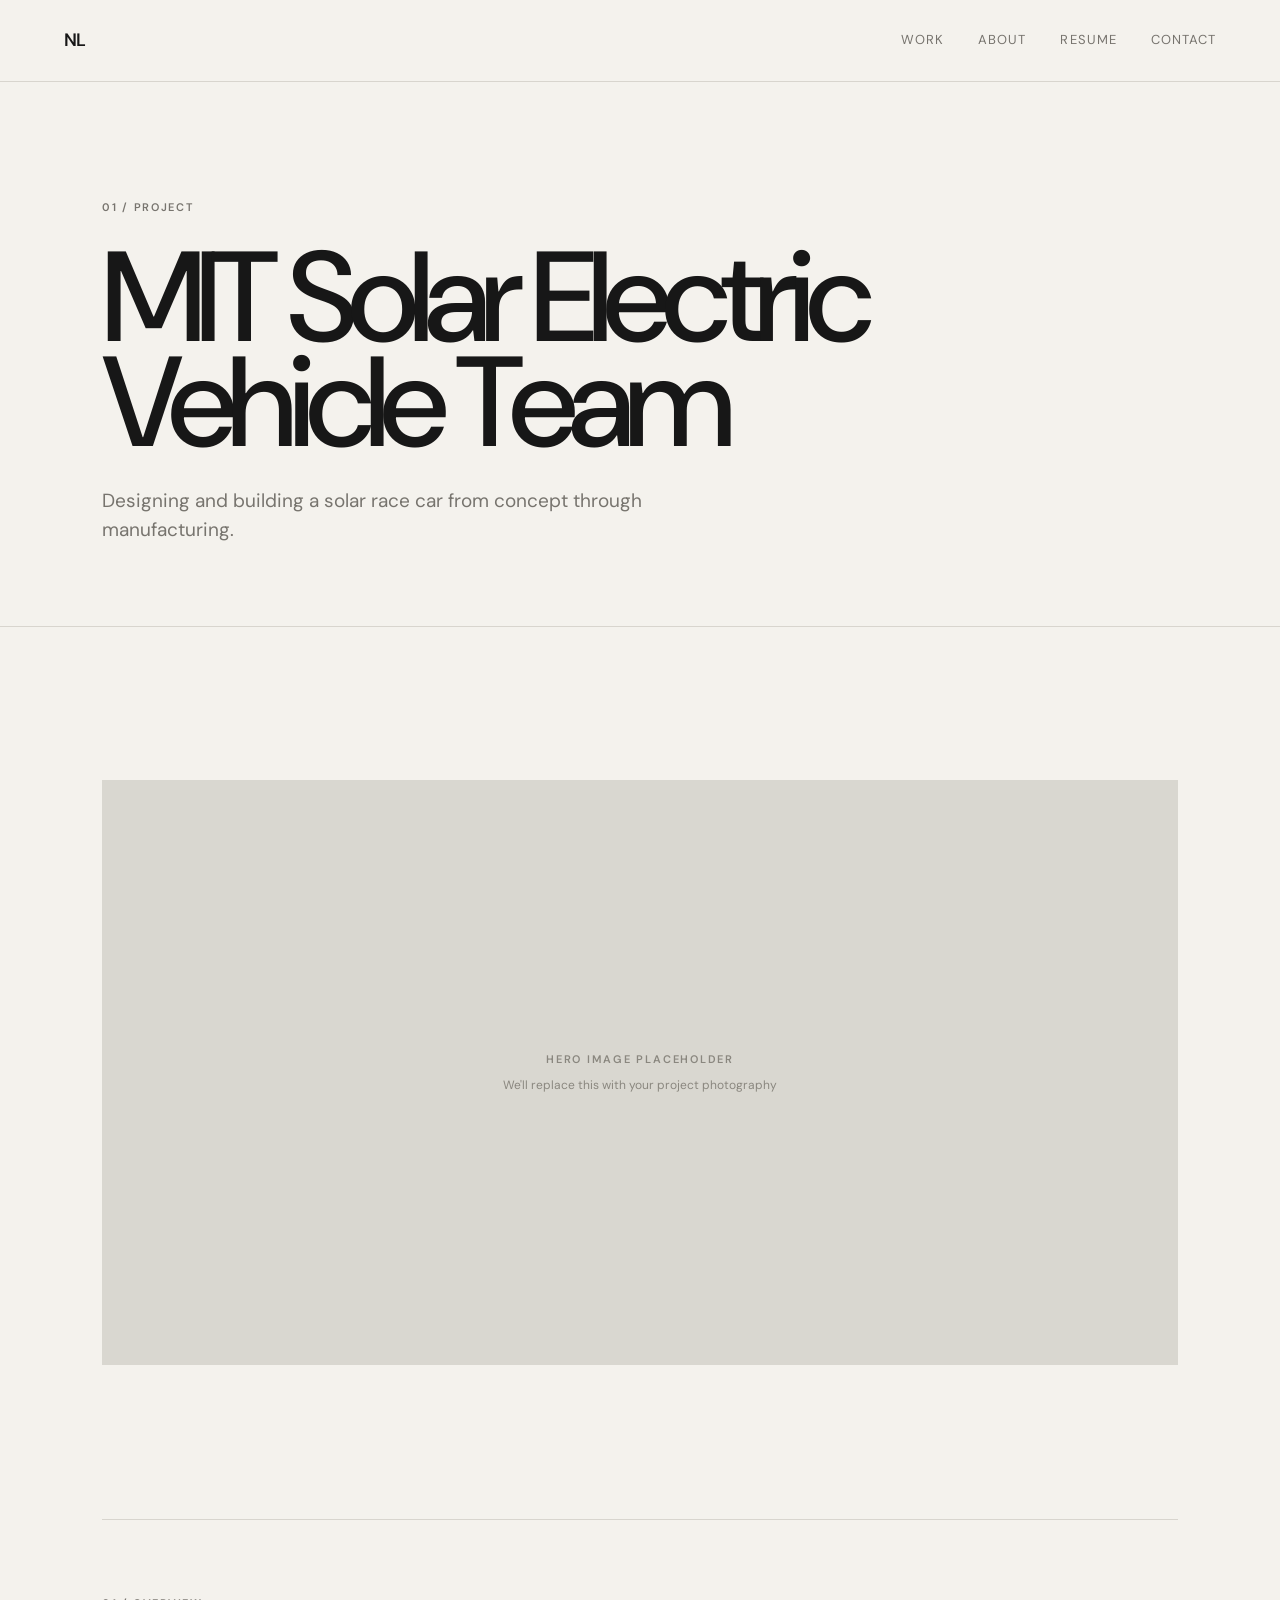
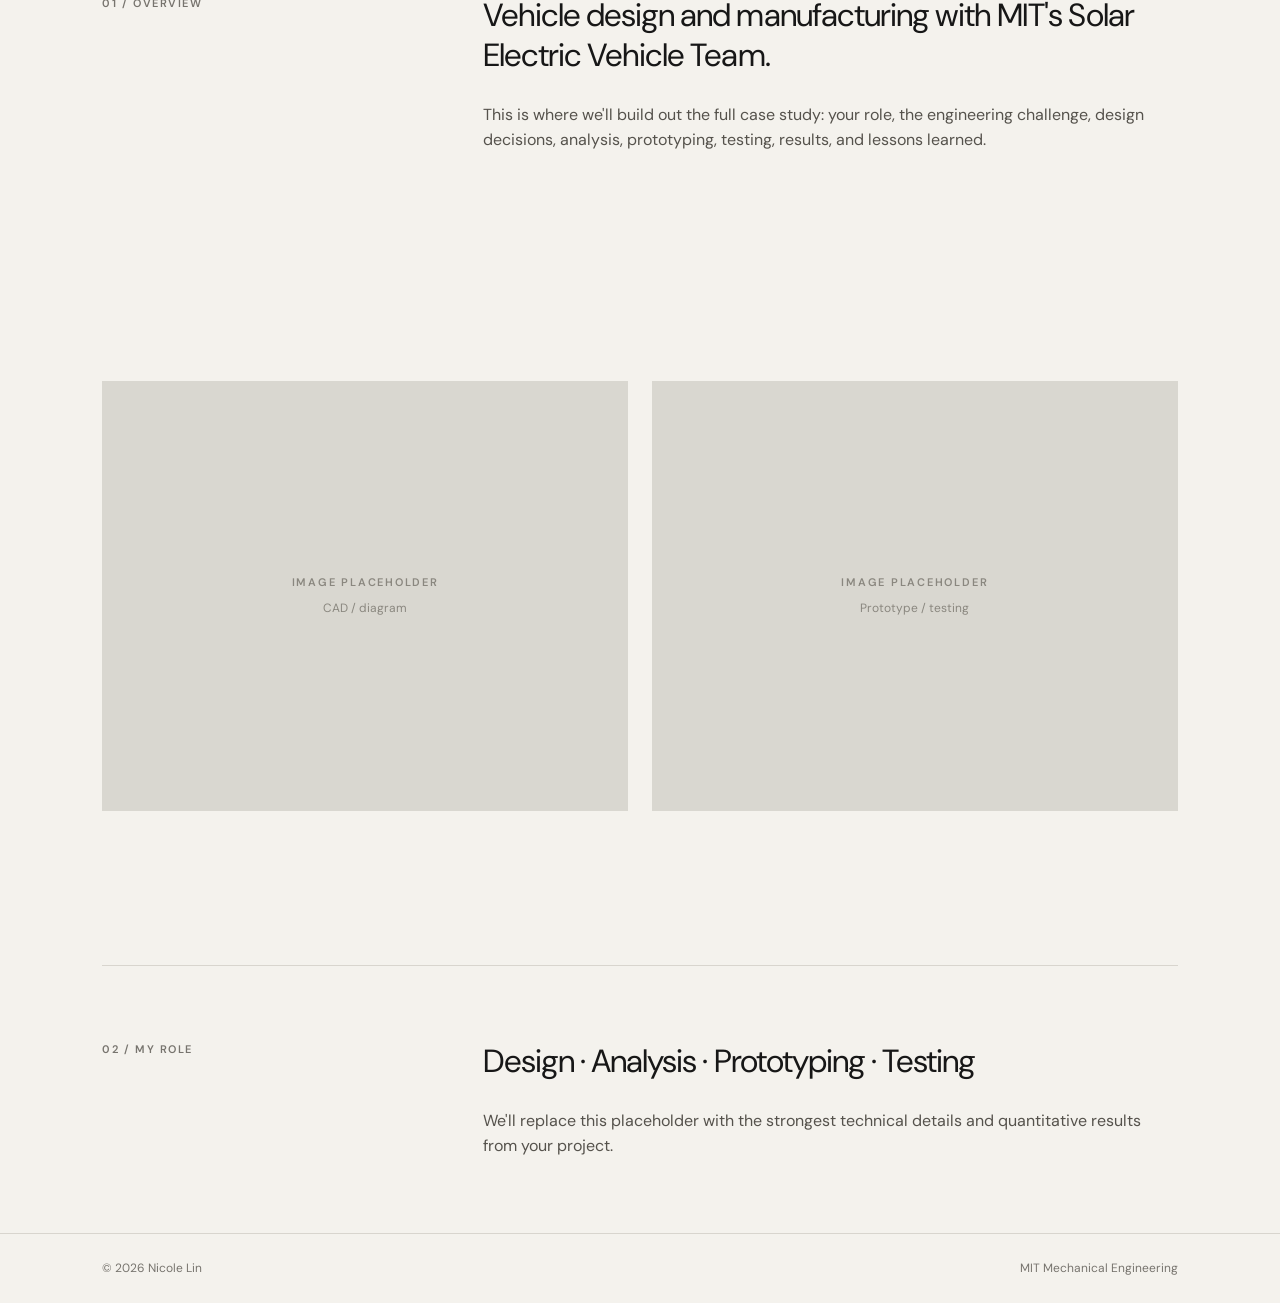
==== solar-car.html @ b32c318d "Add files via upload" ====
<!DOCTYPE html>
<html lang="en"><head><meta charset="UTF-8"><meta name="viewport" content="width=device-width, initial-scale=1.0">
<title>MIT Solar Electric Vehicle Team — Nicole Lin</title>
<link rel="preconnect" href="https://fonts.googleapis.com"><link rel="preconnect" href="https://fonts.gstatic.com" crossorigin>
<link href="https://fonts.googleapis.com/css2?family=DM+Sans:wght@400;500;600&family=Playfair+Display:ital,wght@0,500;0,600;1,500&display=swap" rel="stylesheet">
<link rel="stylesheet" href="../style.css"></head>
<body>
<nav class="nav"><a class="logo" href="../index.html">NL</a><div class="nav-links"><a href="../projects.html">Work</a><a href="../about.html">About</a><a href="../resume.pdf">Resume</a><a href="mailto:YOUR_EMAIL@example.com">Contact</a></div></nav>
<main>
<section class="page-intro"><p class="eyebrow">01 / PROJECT</p><h1>MIT Solar Electric Vehicle Team</h1><p>Designing and building a solar race car from concept through manufacturing.</p></section>
<section class="section"><div class="placeholder hero-placeholder"><span>HERO IMAGE PLACEHOLDER</span><small>We'll replace this with your project photography</small></div></section>
<section class="about-copy"><div class="about-label">01 / OVERVIEW</div><div><p class="big-copy">Vehicle design and manufacturing with MIT's Solar Electric Vehicle Team.</p><p>This is where we'll build out the full case study: your role, the engineering challenge, design decisions, analysis, prototyping, testing, results, and lessons learned.</p></div></section>
<section class="section"><div class="project-grid"><div><div class="placeholder"><span>IMAGE PLACEHOLDER</span><small>CAD / diagram</small></div></div><div><div class="placeholder"><span>IMAGE PLACEHOLDER</span><small>Prototype / testing</small></div></div></div></section>
<section class="about-copy"><div class="about-label">02 / MY ROLE</div><div><p class="big-copy">Design · Analysis · Prototyping · Testing</p><p>We'll replace this placeholder with the strongest technical details and quantitative results from your project.</p></div></section>
</main>
<footer><span>© 2026 Nicole Lin</span><span>MIT Mechanical Engineering</span></footer>
</body></html>
---- style.css ----
*{box-sizing:border-box;margin:0;padding:0}
:root{--bg:#f4f2ed;--ink:#171717;--muted:#77746e;--line:#d8d5ce;--accent:#c9ff3d}
html{scroll-behavior:smooth}
body{background:var(--bg);color:var(--ink);font-family:"DM Sans",Arial,sans-serif;font-size:16px;line-height:1.55}
a{color:inherit;text-decoration:none}
.nav{height:82px;padding:0 5vw;display:flex;align-items:center;justify-content:space-between;border-bottom:1px solid var(--line);position:sticky;top:0;background:rgba(244,242,237,.94);backdrop-filter:blur(10px);z-index:10}
.logo{font-weight:600;font-size:18px;letter-spacing:-.04em}
.nav-links{display:flex;gap:34px;font-size:13px;text-transform:uppercase;letter-spacing:.08em}
.nav-links a{color:var(--muted);transition:.2s}.nav-links a:hover,.nav-links .active{color:var(--ink)}
.hero{min-height:calc(100vh - 82px);padding:12vh 8vw 10vh;display:flex;flex-direction:column;justify-content:center;max-width:1300px}
.eyebrow{font-size:11px;letter-spacing:.15em;font-weight:600;color:var(--muted);text-transform:uppercase}
.hero h1,.page-intro h1,.about-hero h1{font-size:clamp(80px,13vw,190px);line-height:.82;letter-spacing:-.07em;font-weight:500;margin:35px 0}
h1 em,h2 em{font-family:"Playfair Display",Georgia,serif;font-weight:500}
.hero-copy{max-width:590px;font-size:21px;line-height:1.45;color:#4e4b46;margin-bottom:30px}
.text-link{font-size:14px;font-weight:600;text-transform:uppercase;letter-spacing:.08em;border-bottom:1px solid var(--ink);width:max-content;padding-bottom:5px}
.text-link span{margin-left:12px}
.section{padding:12vw 8vw}
.featured{border-top:1px solid var(--line)}
.section-heading{display:flex;justify-content:space-between;align-items:end;margin-bottom:70px}
.section-heading h2{font-size:clamp(55px,7vw,100px);line-height:.9;letter-spacing:-.06em;font-weight:500;text-align:right}
.featured-card{display:block}.placeholder{background:#d9d7d0;min-height:430px;display:flex;flex-direction:column;align-items:center;justify-content:center;color:#8a877f;transition:transform .5s,background .3s}.placeholder span{font-size:11px;letter-spacing:.16em;font-weight:600}.placeholder small{margin-top:8px;font-size:12px}.featured-card:hover .placeholder,.project-card:hover .placeholder,.large-project:hover .placeholder{transform:scale(.985);background:#d1cec6}
.hero-placeholder{min-height:65vh}
.card-info{display:flex;justify-content:space-between;padding:22px 0 90px;border-bottom:1px solid var(--line)}.card-info h3{font-size:30px;font-weight:500;letter-spacing:-.03em}.card-info>p{color:var(--muted);font-size:13px}
.project-number{font-size:11px;letter-spacing:.12em;color:var(--muted);margin:17px 0 7px}
.project-grid,.two-col{display:grid;grid-template-columns:1fr 1fr;gap:70px 24px}
.project-card h3{font-size:23px;font-weight:500;letter-spacing:-.03em}.project-card>p:last-child{font-size:13px;color:var(--muted);margin-top:4px}
.statement{background:var(--ink);color:var(--bg);min-height:70vh;display:flex;flex-direction:column;justify-content:center}.statement .eyebrow{color:#999}.statement h2{font-size:clamp(55px,8vw,115px);line-height:.95;letter-spacing:-.06em;font-weight:500;max-width:1050px;margin:45px 0}.statement .text-link{border-color:var(--bg)}
.contact h2{font-size:clamp(65px,9vw,130px);line-height:.88;letter-spacing:-.07em;font-weight:500;margin:35px 0 55px}.email{font-size:18px;border-bottom:1px solid var(--ink);padding-bottom:5px}
footer{border-top:1px solid var(--line);padding:25px 8vw;display:flex;justify-content:space-between;color:var(--muted);font-size:12px}
.page-intro{padding:13vh 8vw 9vh;border-bottom:1px solid var(--line)}.page-intro h1{font-size:clamp(65px,10vw,145px);margin:30px 0}.page-intro>p:last-child{max-width:600px;font-size:19px;color:var(--muted)}
.all-projects{padding:8vw}.large-project{display:block;margin-bottom:120px}.tall{min-height:70vh}.project-row{display:flex;justify-content:space-between;gap:30px;padding:20px 0;border-bottom:1px solid var(--line)}.project-row h2{font-size:30px;font-weight:500}.project-row p{font-size:13px;color:var(--muted)}
.about-page{padding-bottom:8vw}.about-hero{padding:10vw 8vw;display:grid;grid-template-columns:1fr .7fr;gap:10vw;align-items:end}.about-hero h1{font-size:clamp(65px,8vw,120px);margin:30px 0 0}.portrait{min-height:500px}
.about-copy{margin:0 8vw;padding:75px 0;border-top:1px solid var(--line);display:grid;grid-template-columns:1fr 2.5fr;gap:8vw}.about-label{font-size:11px;letter-spacing:.14em;color:var(--muted);font-weight:600}.about-copy p{max-width:760px;color:#55524c}.about-copy .big-copy{font-size:32px;line-height:1.25;color:var(--ink);letter-spacing:-.03em;margin-bottom:28px}.current-grid{display:grid;grid-template-columns:1fr 1fr;gap:30px}.current-grid div{border-top:1px solid var(--line);padding-top:13px}.current-grid span{display:block;font-size:10px;letter-spacing:.14em;color:var(--muted);margin-bottom:8px}.current-grid strong{font-size:18px;font-weight:500}
@media(max-width:750px){.nav{height:68px;padding:0 5vw}.nav-links{gap:13px;font-size:10px}.nav-links a:nth-child(3){display:none}.hero{min-height:calc(100vh - 68px);padding:15vh 7vw}.hero h1{font-size:20vw}.hero-copy{font-size:18px}.section{padding:20vw 7vw}.section-heading{display:block;margin-bottom:45px}.section-heading h2{text-align:left;margin-top:30px}.project-grid,.two-col,.about-hero,.about-copy{grid-template-columns:1fr}.project-grid,.two-col{gap:55px}.hero-placeholder,.tall{min-height:55vh}.card-info,.project-row{display:block}.card-info>p,.project-row p{margin-top:10px}.page-intro{padding:18vw 7vw 13vw}.page-intro h1{font-size:16vw}.all-projects{padding:14vw 7vw}.about-hero{padding:15vw 7vw;gap:45px}.portrait{min-height:400px}.about-copy{margin:0 7vw;padding:55px 0;gap:30px}.about-copy .big-copy{font-size:26px}.current-grid{grid-template-columns:1fr}footer{padding:20px 7vw;display:block}footer span{display:block;margin:4px 0}}
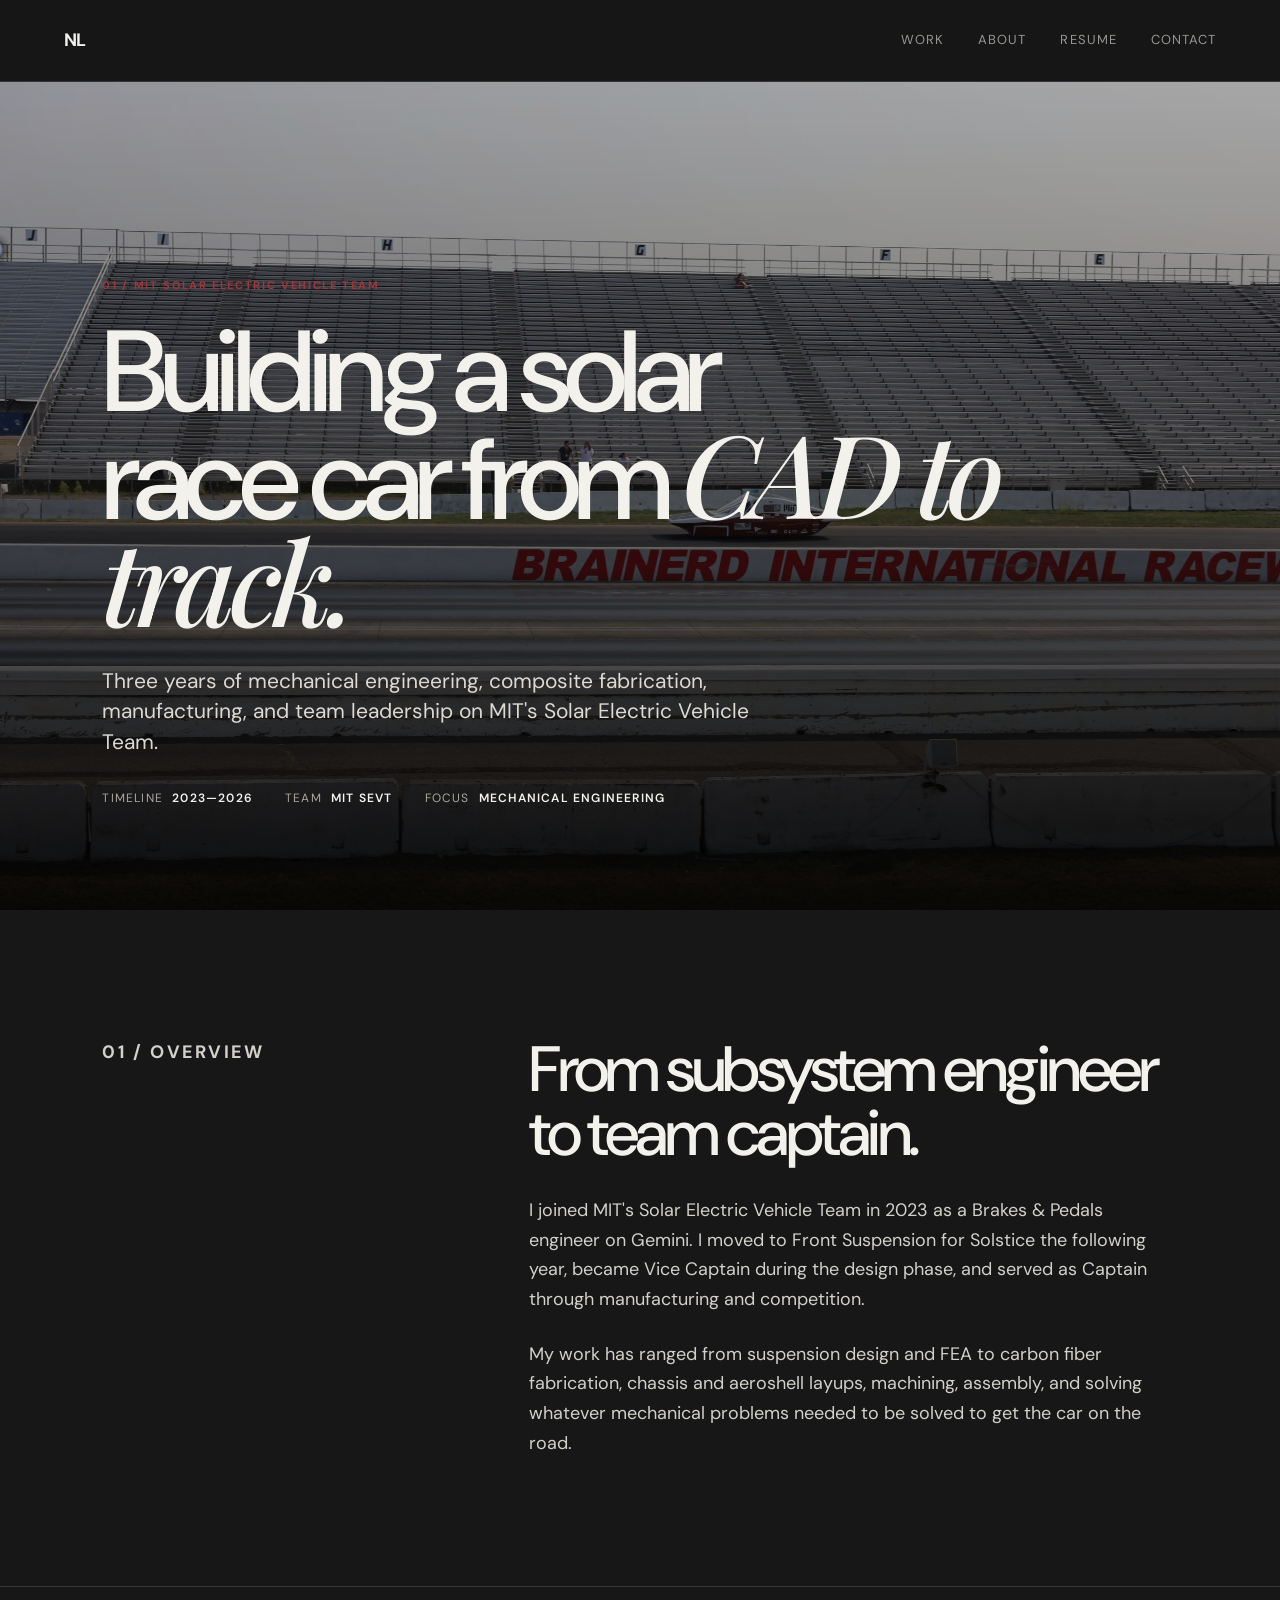
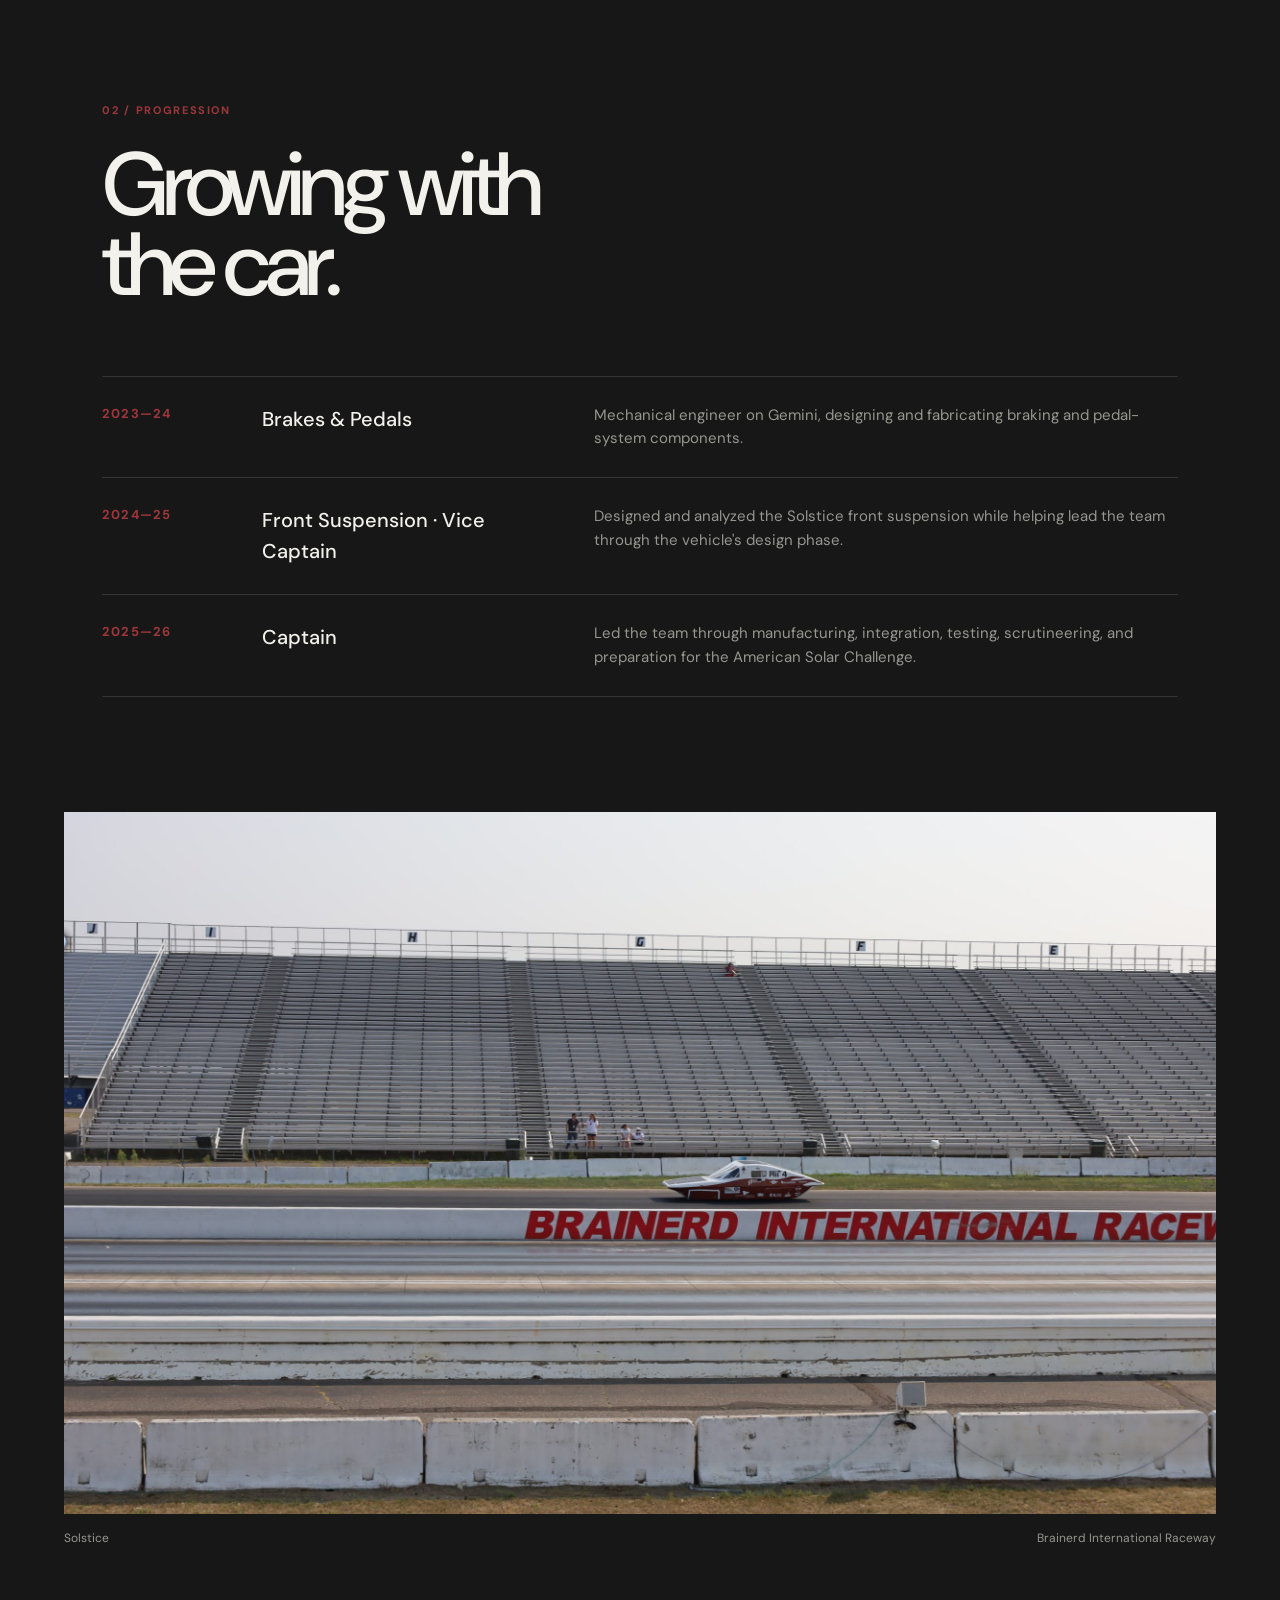
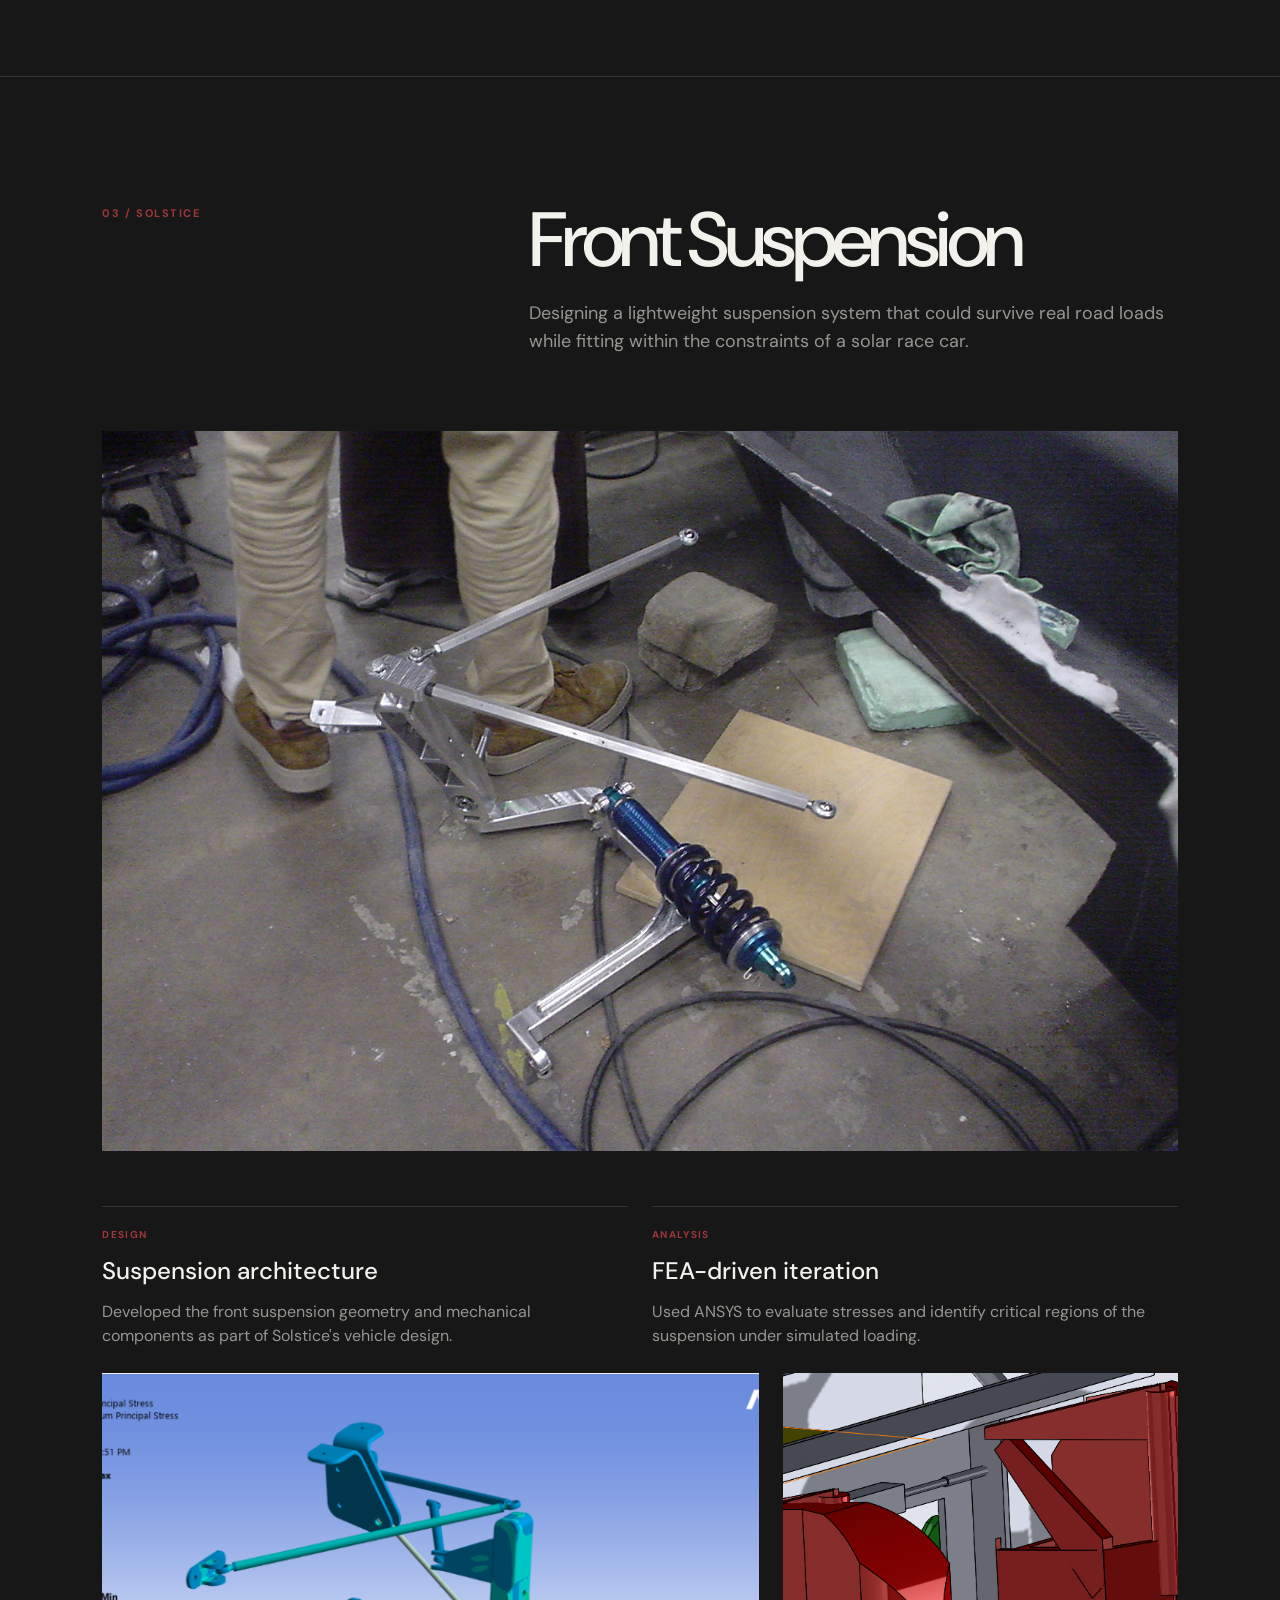
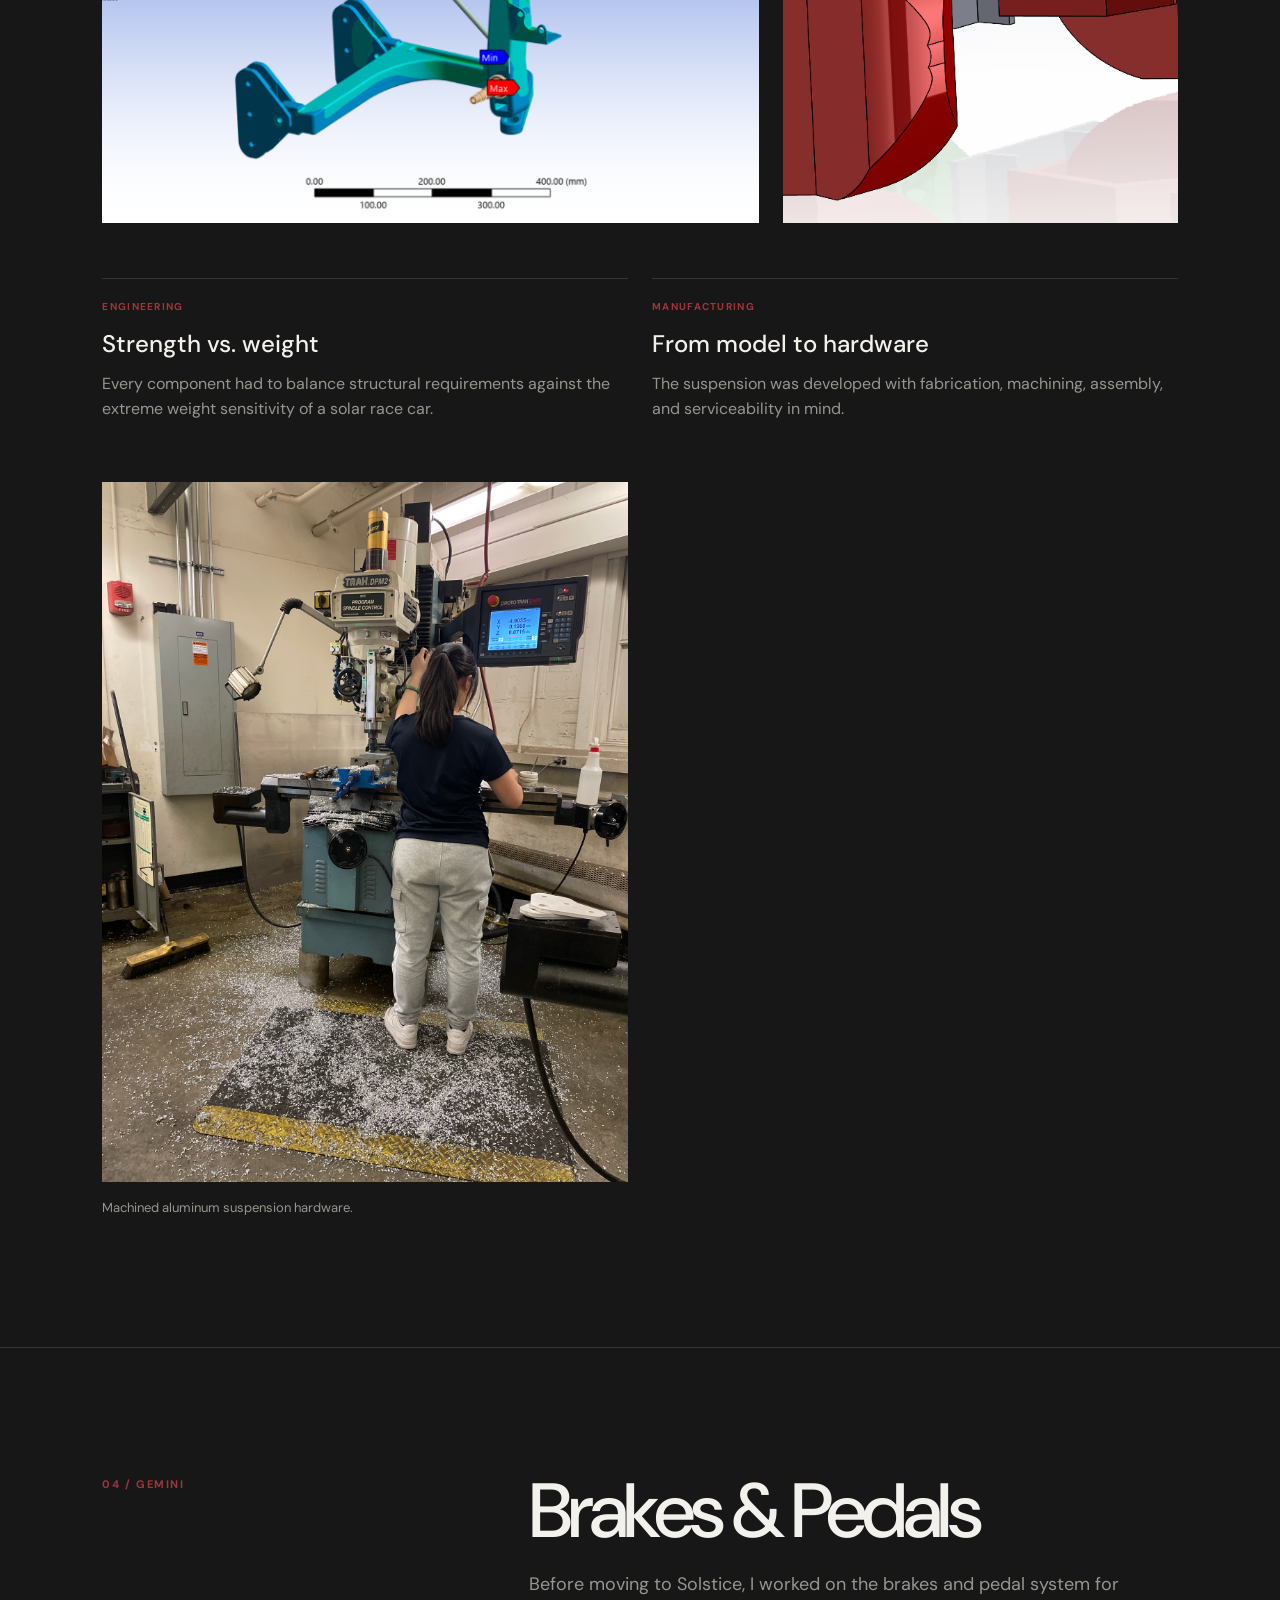
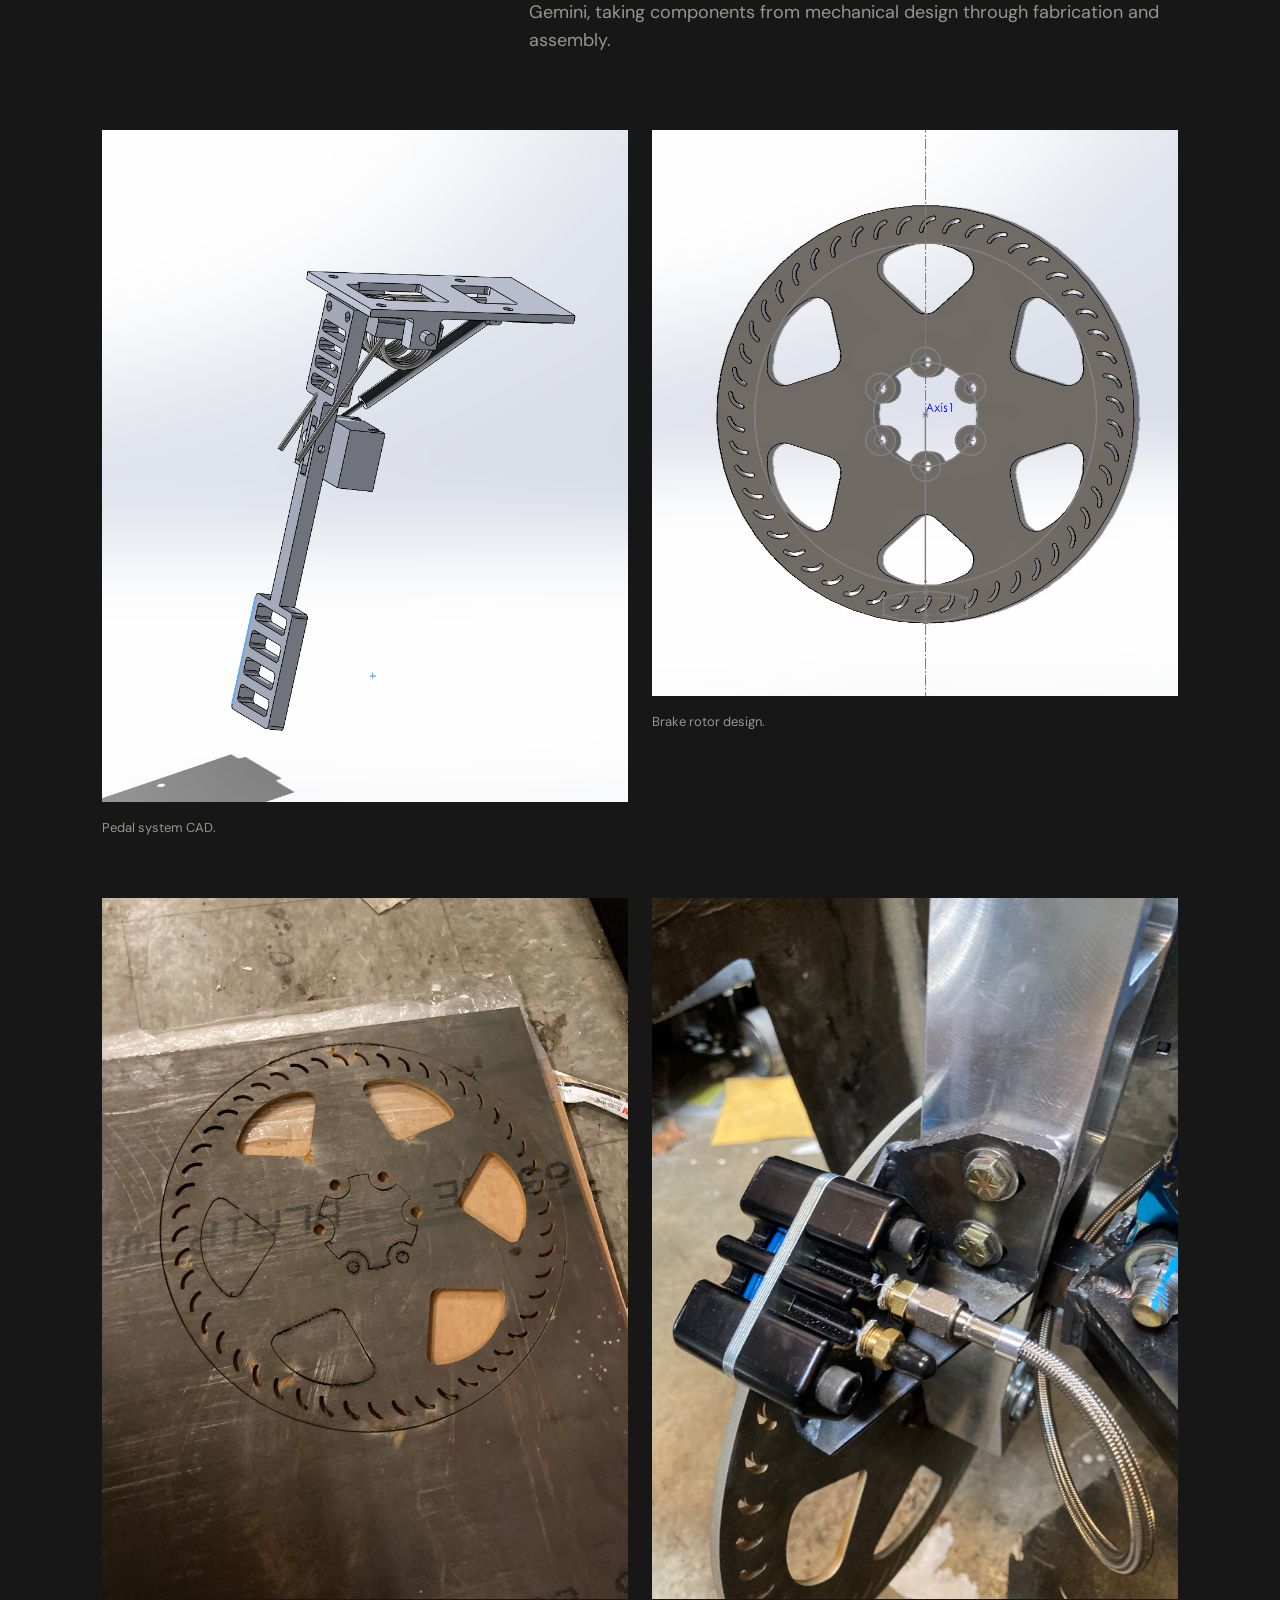
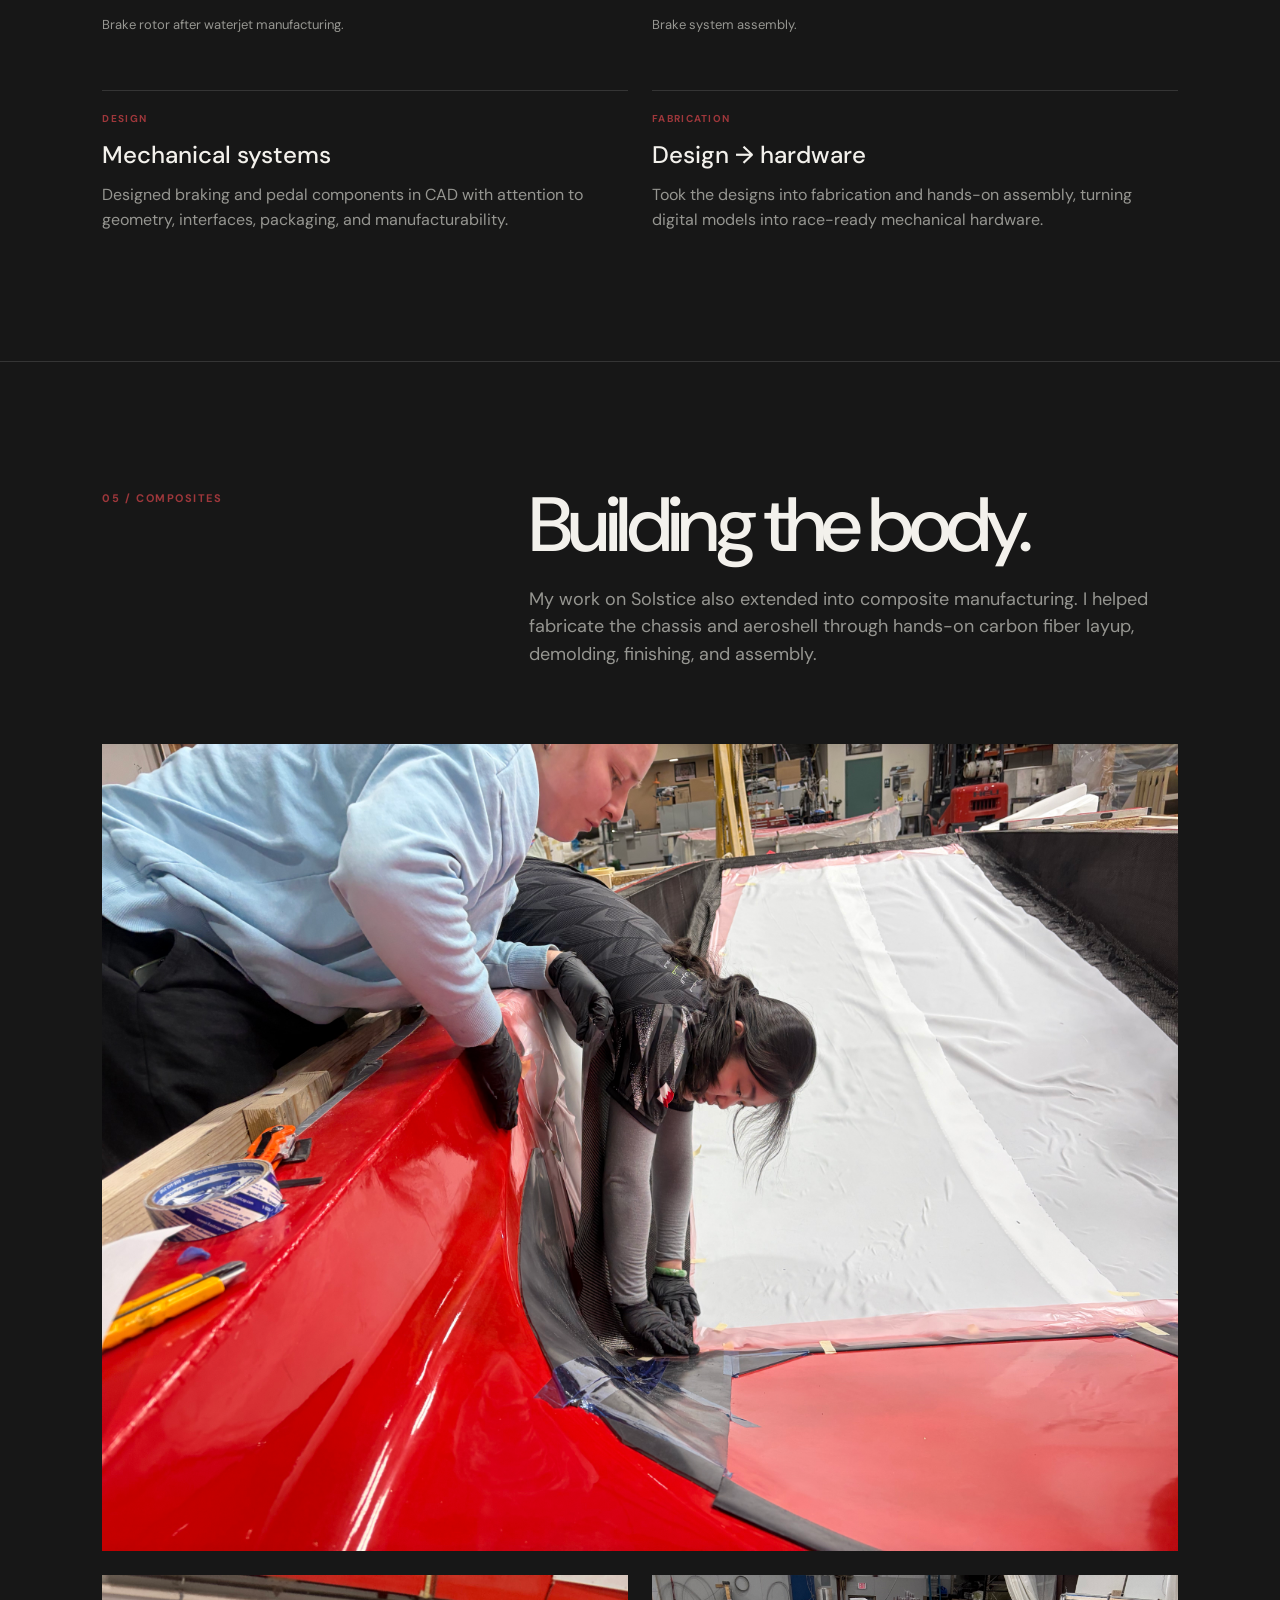
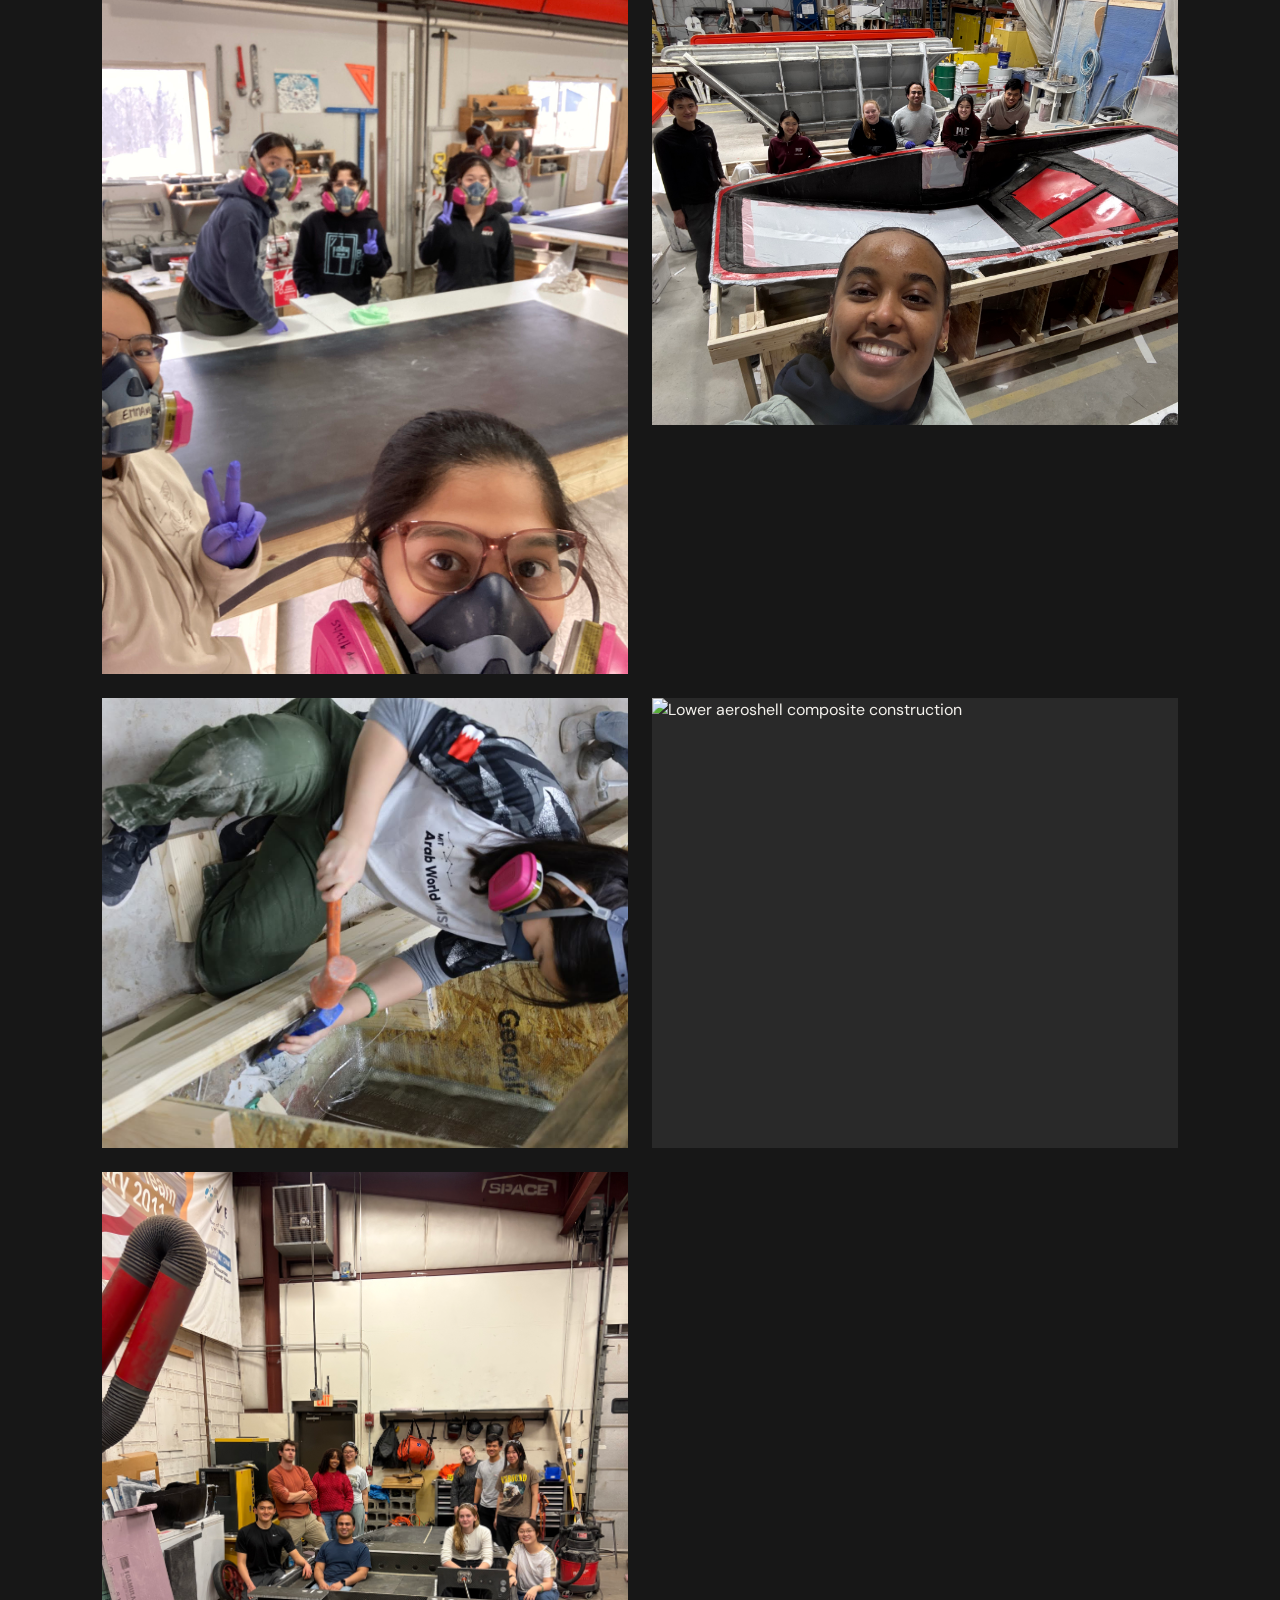
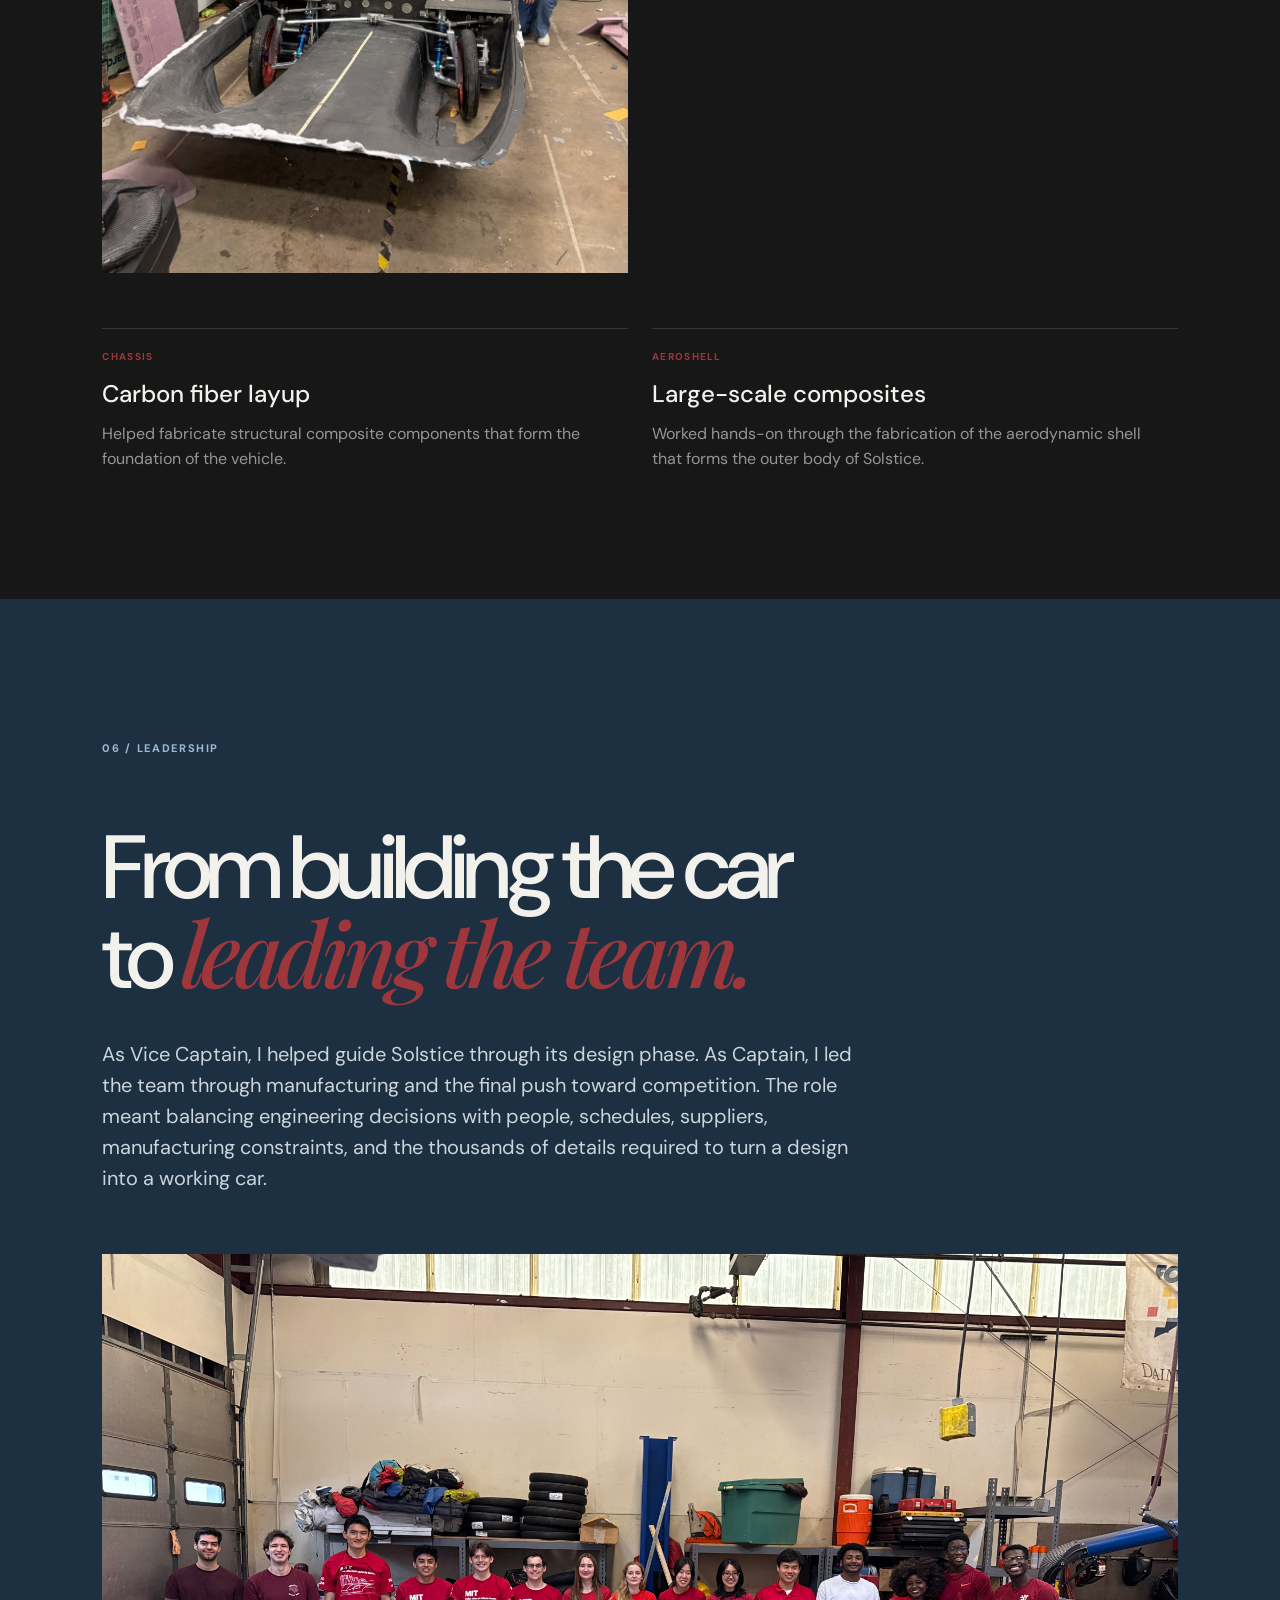
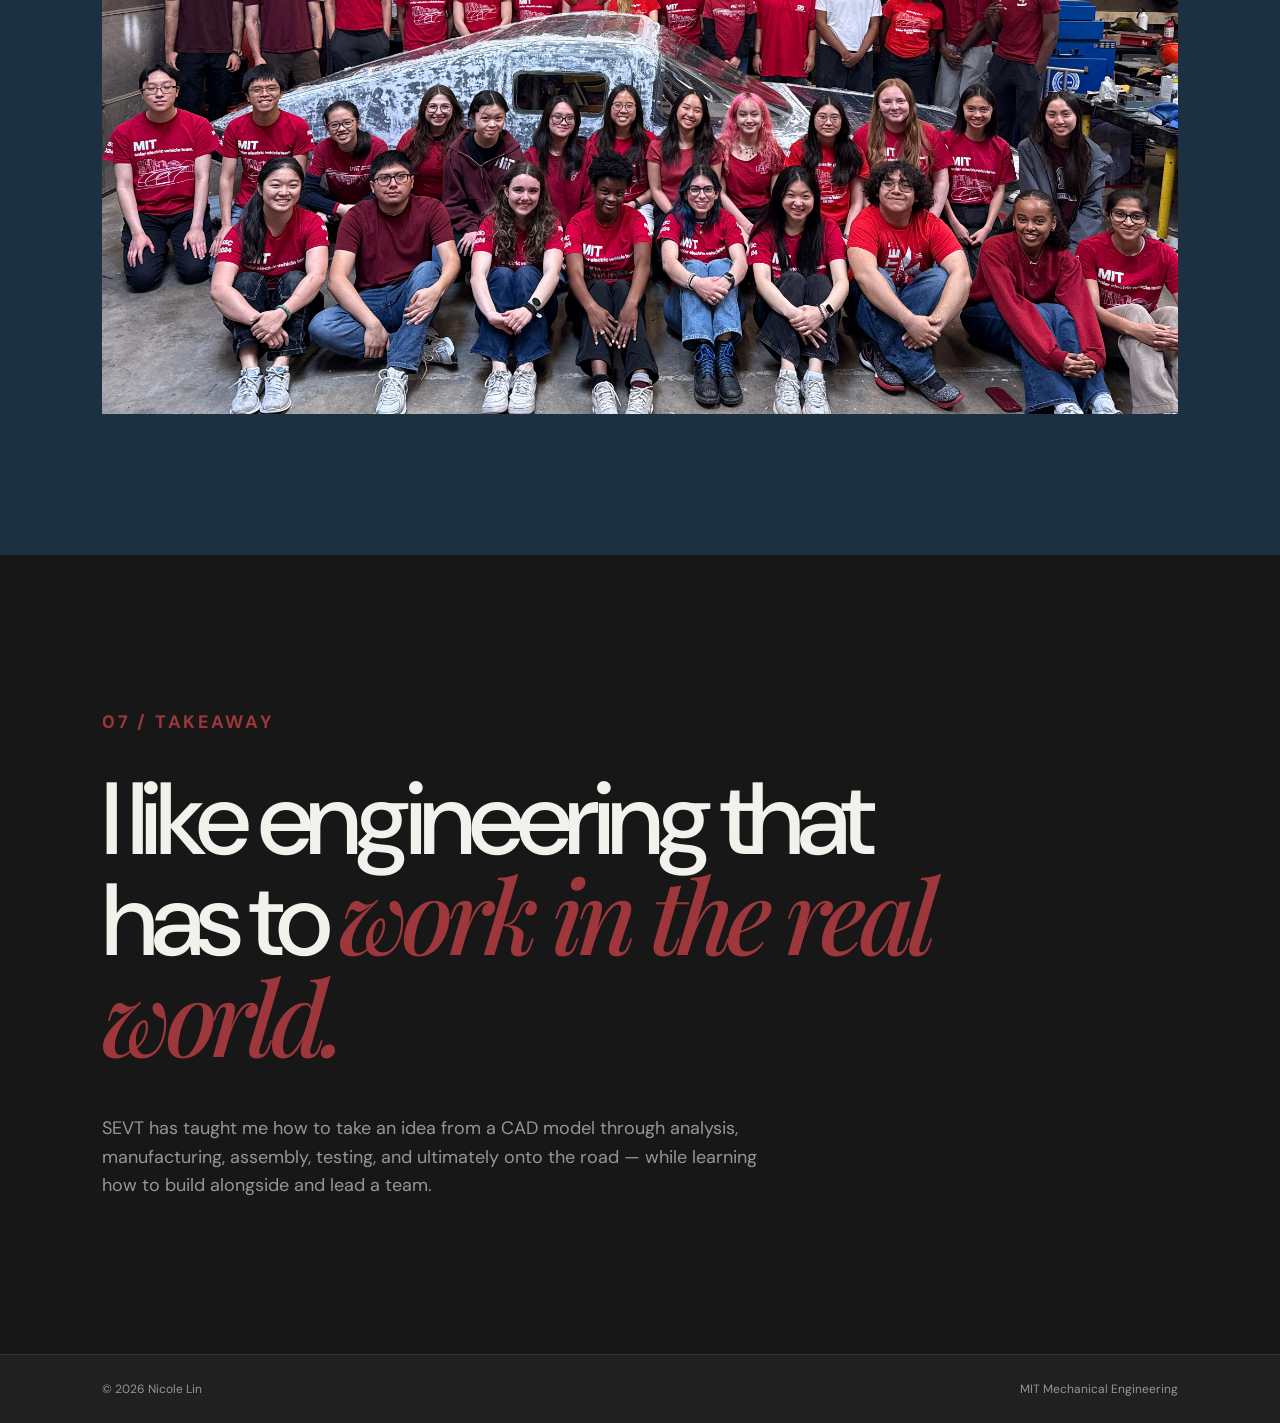
==== commit eb1d071e: "added solar car photos" ====
--- a/solar-car.html
+++ b/solar-car.html
@@ -1,17 +1,1171 @@
 <!DOCTYPE html>
-<html lang="en"><head><meta charset="UTF-8"><meta name="viewport" content="width=device-width, initial-scale=1.0">
-<title>MIT Solar Electric Vehicle Team — Nicole Lin</title>
-<link rel="preconnect" href="https://fonts.googleapis.com"><link rel="preconnect" href="https://fonts.gstatic.com" crossorigin>
-<link href="https://fonts.googleapis.com/css2?family=DM+Sans:wght@400;500;600&family=Playfair+Display:ital,wght@0,500;0,600;1,500&display=swap" rel="stylesheet">
-<link rel="stylesheet" href="../style.css"></head>
+<html lang="en">
+<head>
+  <meta charset="UTF-8">
+  <meta name="viewport" content="width=device-width, initial-scale=1.0">
+
+  <title>MIT Solar Electric Vehicle Team — Nicole Lin</title>
+
+  <link rel="preconnect" href="https://fonts.googleapis.com">
+  <link rel="preconnect" href="https://fonts.gstatic.com" crossorigin>
+
+  <link
+    href="https://fonts.googleapis.com/css2?family=DM+Sans:wght@400;500;600;700&family=Playfair+Display:ital,wght@0,500;0,600;1,500&display=swap"
+    rel="stylesheet"
+  >
+
+  <link rel="stylesheet" href="style.css">
+
+  <style>
+    /* =====================================================
+       SOLAR CAR PROJECT PAGE
+       ===================================================== */
+
+    .solar-page {
+      overflow: hidden;
+    }
+
+    /* ---------------- HERO ---------------- */
+
+    .solar-hero {
+      position: relative;
+      min-height: 92vh;
+      display: flex;
+      align-items: flex-end;
+      padding: 8vw;
+      background: #111;
+    }
+
+    .solar-hero-image {
+      position: absolute;
+      inset: 0;
+      width: 100%;
+      height: 100%;
+      object-fit: cover;
+      opacity: .72;
+    }
+
+    .solar-hero-overlay {
+      position: absolute;
+      inset: 0;
+      background:
+        linear-gradient(
+          180deg,
+          rgba(0,0,0,.08) 0%,
+          rgba(0,0,0,.28) 45%,
+          rgba(0,0,0,.90) 100%
+        );
+    }
+
+    .solar-hero-content {
+      position: relative;
+      z-index: 2;
+      max-width: 1050px;
+    }
+
+    .solar-hero .eyebrow {
+      color: var(--red);
+    }
+
+    .solar-hero h1 {
+      font-size: clamp(60px, 9vw, 145px);
+      line-height: .86;
+      letter-spacing: -.065em;
+      font-weight: 500;
+      margin: 28px 0;
+      max-width: 1050px;
+    }
+
+    .solar-hero h1 em {
+      font-family: "Playfair Display", Georgia, serif;
+      font-weight: 500;
+      color: #f3f1ec;
+    }
+
+    .solar-hero-subtitle {
+      max-width: 680px;
+      color: #ddd9d2;
+      font-size: 21px;
+      line-height: 1.45;
+      margin-bottom: 32px;
+    }
+
+    .solar-meta {
+      display: flex;
+      flex-wrap: wrap;
+      gap: 12px 32px;
+      font-size: 12px;
+      text-transform: uppercase;
+      letter-spacing: .1em;
+      color: #aaa7a0;
+    }
+
+    .solar-meta strong {
+      color: #f3f1ec;
+      font-weight: 600;
+      margin-left: 5px;
+    }
+
+    /* ---------------- INTRO ---------------- */
+
+    .solar-intro {
+      padding: 10vw 8vw;
+      display: grid;
+      grid-template-columns: 1fr 2fr;
+      gap: 8vw;
+      border-bottom: 1px solid var(--line);
+    }
+
+    .solar-label {
+      color: var(--red);
+      font-size: 11px;
+      font-weight: 700;
+      letter-spacing: .14em;
+      text-transform: uppercase;
+    }
+
+    .solar-intro h2 {
+      font-size: clamp(40px, 5vw, 72px);
+      line-height: 1;
+      letter-spacing: -.055em;
+      font-weight: 500;
+      margin-bottom: 30px;
+      max-width: 900px;
+    }
+
+    .solar-intro p {
+      max-width: 790px;
+      color: var(--soft);
+      font-size: 18px;
+      line-height: 1.65;
+    }
+
+    /* ---------------- TIMELINE ---------------- */
+
+    .solar-timeline-section {
+      padding: 9vw 8vw;
+    }
+
+    .solar-section-heading {
+      margin-bottom: 70px;
+    }
+
+    .solar-section-heading .eyebrow {
+      color: var(--red);
+    }
+
+    .solar-section-heading h2 {
+      font-size: clamp(55px, 7vw, 105px);
+      line-height: .9;
+      letter-spacing: -.065em;
+      font-weight: 500;
+      margin-top: 25px;
+    }
+
+    .solar-timeline {
+      border-top: 1px solid var(--line);
+    }
+
+    .solar-timeline-item {
+      display: grid;
+      grid-template-columns: 120px 1fr 2fr;
+      gap: 40px;
+      padding: 27px 0;
+      border-bottom: 1px solid var(--line);
+      align-items: start;
+    }
+
+    .solar-timeline-year {
+      font-size: 13px;
+      color: var(--red);
+      font-weight: 700;
+      letter-spacing: .08em;
+    }
+
+    .solar-timeline-role {
+      font-size: 20px;
+      font-weight: 500;
+    }
+
+    .solar-timeline-desc {
+      color: var(--muted);
+      font-size: 15px;
+      max-width: 620px;
+    }
+
+    /* ---------------- LARGE IMAGE ---------------- */
+
+    .solar-full-image {
+      padding: 0 5vw 10vw;
+    }
+
+    .solar-full-image img {
+      width: 100%;
+      display: block;
+      max-height: 78vh;
+      object-fit: cover;
+    }
+
+    .solar-caption {
+      display: flex;
+      justify-content: space-between;
+      gap: 30px;
+      padding: 15px 0 0;
+      color: var(--muted);
+      font-size: 12px;
+    }
+
+    /* ---------------- STORY SECTIONS ---------------- */
+
+    .solar-story {
+      padding: 10vw 8vw;
+      border-top: 1px solid var(--line);
+    }
+
+    .solar-story-header {
+      display: grid;
+      grid-template-columns: 1fr 2fr;
+      gap: 8vw;
+      margin-bottom: 75px;
+    }
+
+    .solar-story-number {
+      color: var(--red);
+      font-size: 11px;
+      letter-spacing: .14em;
+      font-weight: 700;
+      text-transform: uppercase;
+    }
+
+    .solar-story-title h2 {
+      font-size: clamp(45px, 6vw, 90px);
+      line-height: .92;
+      letter-spacing: -.06em;
+      font-weight: 500;
+      margin-bottom: 25px;
+    }
+
+    .solar-story-title p {
+      color: var(--muted);
+      font-size: 18px;
+      max-width: 720px;
+    }
+
+    /* ---------------- FEATURE IMAGE ---------------- */
+
+    .solar-feature-image {
+      width: 100%;
+      display: block;
+      max-height: 720px;
+      object-fit: cover;
+      background: #292929;
+    }
+
+    .solar-image-grid {
+      display: grid;
+      grid-template-columns: 1.25fr .75fr;
+      gap: 24px;
+      margin-top: 24px;
+    }
+
+    .solar-image-grid img {
+      width: 100%;
+      height: 100%;
+      min-height: 450px;
+      display: block;
+      object-fit: cover;
+      background: #292929;
+    }
+
+    /* ---------------- TECH CARDS ---------------- */
+
+    .solar-tech-grid {
+      display: grid;
+      grid-template-columns: 1fr 1fr;
+      gap: 24px;
+      margin-top: 55px;
+    }
+
+    .solar-tech-card {
+      border-top: 1px solid var(--line);
+      padding-top: 20px;
+    }
+
+    .solar-tech-card .label {
+      color: var(--red);
+      font-size: 10px;
+      text-transform: uppercase;
+      letter-spacing: .13em;
+      font-weight: 700;
+      margin-bottom: 10px;
+    }
+
+    .solar-tech-card h3 {
+      font-size: 24px;
+      font-weight: 500;
+      margin-bottom: 10px;
+    }
+
+    .solar-tech-card p {
+      color: var(--muted);
+      max-width: 520px;
+    }
+
+    /* ---------------- PROCESS IMAGES ---------------- */
+
+    .solar-process {
+      display: grid;
+      grid-template-columns: 1fr 1fr;
+      gap: 24px;
+      margin-top: 60px;
+    }
+
+    .solar-process img {
+      width: 100%;
+      display: block;
+      background: #292929;
+      object-fit: cover;
+    }
+
+    .solar-process-caption {
+      padding: 16px 0 0;
+      color: var(--muted);
+      font-size: 13px;
+    }
+
+    /* ---------------- COMPOSITE GALLERY ---------------- */
+
+    .solar-composite-gallery {
+      display: grid;
+      grid-template-columns: 1fr 1fr;
+      gap: 24px;
+      margin-top: 60px;
+    }
+
+    .solar-composite-gallery img {
+      width: 100%;
+      display: block;
+      min-height: 450px;
+      object-fit: cover;
+      background: #292929;
+    }
+
+    .solar-composite-gallery .wide {
+      grid-column: span 2;
+      min-height: 600px;
+    }
+
+    /* ---------------- LEADERSHIP ---------------- */
+
+    .solar-leadership {
+      background: var(--navy);
+      padding: 11vw 8vw;
+      color: var(--ink);
+    }
+
+    .solar-leadership .solar-section-heading .eyebrow {
+      color: #9dbbd4;
+    }
+
+    .solar-leadership h2 {
+      font-size: clamp(50px, 7vw, 100px);
+      line-height: .92;
+      letter-spacing: -.065em;
+      font-weight: 500;
+      max-width: 1000px;
+      margin-bottom: 40px;
+    }
+
+    .solar-leadership h2 em {
+      color: var(--red);
+      font-family: "Playfair Display", Georgia, serif;
+    }
+
+    .solar-leadership-copy {
+      max-width: 760px;
+      font-size: 20px;
+      line-height: 1.55;
+      color: #cbd5dc;
+      margin-bottom: 60px;
+    }
+
+    .solar-team-image {
+      width: 100%;
+      display: block;
+      max-height: 760px;
+      object-fit: cover;
+    }
+
+    /* ---------------- CLOSING ---------------- */
+
+    .solar-closing {
+      min-height: 70vh;
+      padding: 12vw 8vw;
+      display: flex;
+      flex-direction: column;
+      justify-content: center;
+    }
+
+    .solar-closing .eyebrow {
+      color: var(--red);
+    }
+
+    .solar-closing h2 {
+      font-size: clamp(50px, 8vw, 115px);
+      line-height: .92;
+      letter-spacing: -.065em;
+      font-weight: 500;
+      max-width: 1100px;
+      margin: 35px 0 45px;
+    }
+
+    .solar-closing h2 em {
+      font-family: "Playfair Display", Georgia, serif;
+      font-weight: 500;
+      color: var(--red);
+    }
+
+    .solar-closing p {
+      color: var(--muted);
+      max-width: 680px;
+      font-size: 18px;
+      line-height: 1.6;
+    }
+
+    /* ---------------- MOBILE ---------------- */
+
+    @media(max-width:750px) {
+
+      .solar-hero {
+        min-height: 80vh;
+        padding: 14vw 7vw;
+      }
+
+      .solar-hero h1 {
+        font-size: 16vw;
+      }
+
+      .solar-hero-subtitle {
+        font-size: 18px;
+      }
+
+      .solar-meta {
+        display: block;
+      }
+
+      .solar-meta span {
+        display: block;
+        margin-bottom: 8px;
+      }
+
+      .solar-intro,
+      .solar-story-header {
+        grid-template-columns: 1fr;
+        gap: 35px;
+      }
+
+      .solar-timeline-section,
+      .solar-story,
+      .solar-leadership,
+      .solar-closing {
+        padding: 18vw 7vw;
+      }
+
+      .solar-timeline-item {
+        grid-template-columns: 1fr;
+        gap: 8px;
+      }
+
+      .solar-full-image {
+        padding: 0 0 18vw;
+      }
+
+      .solar-full-image img {
+        max-height: none;
+      }
+
+      .solar-caption {
+        padding: 12px 7vw 0;
+        display: block;
+      }
+
+      .solar-caption span {
+        display: block;
+        margin-bottom: 5px;
+      }
+
+      .solar-image-grid,
+      .solar-tech-grid,
+      .solar-process,
+      .solar-composite-gallery {
+        grid-template-columns: 1fr;
+      }
+
+      .solar-composite-gallery .wide {
+        grid-column: span 1;
+      }
+
+      .solar-image-grid img,
+      .solar-composite-gallery img {
+        min-height: 300px;
+      }
+
+      .solar-closing h2 {
+        font-size: 15vw;
+      }
+    }
+  </style>
+</head>
+
 <body>
-<nav class="nav"><a class="logo" href="../index.html">NL</a><div class="nav-links"><a href="../projects.html">Work</a><a href="../about.html">About</a><a href="../resume.pdf">Resume</a><a href="mailto:YOUR_EMAIL@example.com">Contact</a></div></nav>
-<main>
-<section class="page-intro"><p class="eyebrow">01 / PROJECT</p><h1>MIT Solar Electric Vehicle Team</h1><p>Designing and building a solar race car from concept through manufacturing.</p></section>
-<section class="section"><div class="placeholder hero-placeholder"><span>HERO IMAGE PLACEHOLDER</span><small>We'll replace this with your project photography</small></div></section>
-<section class="about-copy"><div class="about-label">01 / OVERVIEW</div><div><p class="big-copy">Vehicle design and manufacturing with MIT's Solar Electric Vehicle Team.</p><p>This is where we'll build out the full case study: your role, the engineering challenge, design decisions, analysis, prototyping, testing, results, and lessons learned.</p></div></section>
-<section class="section"><div class="project-grid"><div><div class="placeholder"><span>IMAGE PLACEHOLDER</span><small>CAD / diagram</small></div></div><div><div class="placeholder"><span>IMAGE PLACEHOLDER</span><small>Prototype / testing</small></div></div></div></section>
-<section class="about-copy"><div class="about-label">02 / MY ROLE</div><div><p class="big-copy">Design · Analysis · Prototyping · Testing</p><p>We'll replace this placeholder with the strongest technical details and quantitative results from your project.</p></div></section>
+
+<nav class="nav">
+  <a class="logo" href="index.html">NL</a>
+
+  <div class="nav-links">
+    <a href="projects.html">Work</a>
+    <a href="about.html">About</a>
+    <a href="resume.pdf">Resume</a>
+    <a href="mailto:YOUR_EMAIL@example.com">Contact</a>
+  </div>
+</nav>
+
+
+<main class="solar-page">
+
+  <!-- ==================================================
+       HERO
+       ================================================== -->
+
+  <section class="solar-hero">
+
+    <img
+      class="solar-hero-image"
+      src="assets/solar-car/solstice-track.jpg"
+      alt="Solstice solar car at Brainerd International Raceway"
+    >
+
+    <div class="solar-hero-overlay"></div>
+
+    <div class="solar-hero-content">
+
+      <p class="eyebrow">01 / MIT SOLAR ELECTRIC VEHICLE TEAM</p>
+
+      <h1>
+        Building a solar<br>
+        race car from <em>CAD to track.</em>
+      </h1>
+
+      <p class="solar-hero-subtitle">
+        Three years of mechanical engineering, composite fabrication,
+        manufacturing, and team leadership on MIT's Solar Electric Vehicle Team.
+      </p>
+
+      <div class="solar-meta">
+        <span>
+          Timeline
+          <strong>2023—2026</strong>
+        </span>
+
+        <span>
+          Team
+          <strong>MIT SEVT</strong>
+        </span>
+
+        <span>
+          Focus
+          <strong>Mechanical Engineering</strong>
+        </span>
+      </div>
+
+    </div>
+
+  </section>
+
+
+  <!-- ==================================================
+       OVERVIEW
+       ================================================== -->
+
+  <section class="solar-intro">
+
+    <div>
+      <p class="solar-label">01 / Overview</p>
+    </div>
+
+    <div>
+
+      <h2>
+        From subsystem engineer to team captain.
+      </h2>
+
+      <p>
+        I joined MIT's Solar Electric Vehicle Team in 2023 as a
+        Brakes & Pedals engineer on Gemini. I moved to Front Suspension
+        for Solstice the following year, became Vice Captain during the
+        design phase, and served as Captain through manufacturing and
+        competition.
+      </p>
+
+      <br>
+
+      <p>
+        My work has ranged from suspension design and FEA to carbon fiber
+        fabrication, chassis and aeroshell layups, machining, assembly,
+        and solving whatever mechanical problems needed to be solved
+        to get the car on the road.
+      </p>
+
+    </div>
+
+  </section>
+
+
+  <!-- ==================================================
+       TIMELINE
+       ================================================== -->
+
+  <section class="solar-timeline-section">
+
+    <div class="solar-section-heading">
+
+      <p class="eyebrow">02 / Progression</p>
+
+      <h2>
+        Growing with<br>
+        the car.
+      </h2>
+
+    </div>
+
+
+    <div class="solar-timeline">
+
+      <div class="solar-timeline-item">
+
+        <div class="solar-timeline-year">
+          2023—24
+        </div>
+
+        <div class="solar-timeline-role">
+          Brakes & Pedals
+        </div>
+
+        <div class="solar-timeline-desc">
+          Mechanical engineer on Gemini, designing and fabricating
+          braking and pedal-system components.
+        </div>
+
+      </div>
+
+
+      <div class="solar-timeline-item">
+
+        <div class="solar-timeline-year">
+          2024—25
+        </div>
+
+        <div class="solar-timeline-role">
+          Front Suspension · Vice Captain
+        </div>
+
+        <div class="solar-timeline-desc">
+          Designed and analyzed the Solstice front suspension while
+          helping lead the team through the vehicle's design phase.
+        </div>
+
+      </div>
+
+
+      <div class="solar-timeline-item">
+
+        <div class="solar-timeline-year">
+          2025—26
+        </div>
+
+        <div class="solar-timeline-role">
+          Captain
+        </div>
+
+        <div class="solar-timeline-desc">
+          Led the team through manufacturing, integration, testing,
+          scrutineering, and preparation for the American Solar Challenge.
+        </div>
+
+      </div>
+
+    </div>
+
+  </section>
+
+
+  <!-- ==================================================
+       HERO IMAGE
+       ================================================== -->
+
+  <section class="solar-full-image">
+
+    <img
+      src="assets/solar-car/solstice-track.jpg"
+      alt="Solstice solar car racing at Brainerd International Raceway"
+    >
+
+    <div class="solar-caption">
+      <span>Solstice</span>
+      <span>Brainerd International Raceway</span>
+    </div>
+
+  </section>
+
+
+  <!-- ==================================================
+       FRONT SUSPENSION
+       ================================================== -->
+
+  <section class="solar-story">
+
+    <div class="solar-story-header">
+
+      <div>
+        <p class="solar-story-number">03 / Solstice</p>
+      </div>
+
+      <div class="solar-story-title">
+
+        <h2>
+          Front Suspension
+        </h2>
+
+        <p>
+          Designing a lightweight suspension system that could survive
+          real road loads while fitting within the constraints of a
+          solar race car.
+        </p>
+
+      </div>
+
+    </div>
+
+
+    <img
+      class="solar-feature-image"
+      src="assets/solar-car/front-suspension-assembly.jpg"
+      alt="Solstice front suspension assembly CAD"
+    >
+
+
+    <div class="solar-tech-grid">
+
+      <div class="solar-tech-card">
+
+        <p class="label">Design</p>
+
+        <h3>
+          Suspension architecture
+        </h3>
+
+        <p>
+          Developed the front suspension geometry and mechanical
+          components as part of Solstice's vehicle design.
+        </p>
+
+      </div>
+
+
+      <div class="solar-tech-card">
+
+        <p class="label">Analysis</p>
+
+        <h3>
+          FEA-driven iteration
+        </h3>
+
+        <p>
+          Used ANSYS to evaluate stresses and identify critical
+          regions of the suspension under simulated loading.
+        </p>
+
+      </div>
+
+    </div>
+
+
+    <div class="solar-image-grid">
+
+      <img
+        src="assets/solar-car/fs ansys.png"
+        alt="ANSYS stress analysis of the Solstice front suspension"
+      >
+
+      <img
+        src="assets/solar-car/fs bounding blob.png"
+        alt="Front suspension analysis and geometry"
+      >
+
+    </div>
+
+
+    <div class="solar-tech-grid">
+
+      <div class="solar-tech-card">
+
+        <p class="label">Engineering</p>
+
+        <h3>
+          Strength vs. weight
+        </h3>
+
+        <p>
+          Every component had to balance structural requirements
+          against the extreme weight sensitivity of a solar race car.
+        </p>
+
+      </div>
+
+
+      <div class="solar-tech-card">
+
+        <p class="label">Manufacturing</p>
+
+        <h3>
+          From model to hardware
+        </h3>
+
+        <p>
+          The suspension was developed with fabrication, machining,
+          assembly, and serviceability in mind.
+        </p>
+
+      </div>
+
+    </div>
+
+
+    <div class="solar-process">
+
+      <div>
+
+        <img
+          src="assets/solar-car/front sus machining.JPG"
+          alt="Machined front suspension components"
+        >
+
+        <p class="solar-process-caption">
+          Machined aluminum suspension hardware.
+        </p>
+
+      </div>
+
+    </div>
+
+  </section>
+
+
+  <!-- ==================================================
+       GEMINI BRAKES + PEDALS
+       ================================================== -->
+
+  <section class="solar-story">
+
+    <div class="solar-story-header">
+
+      <div>
+        <p class="solar-story-number">04 / Gemini</p>
+      </div>
+
+      <div class="solar-story-title">
+
+        <h2>
+          Brakes & Pedals
+        </h2>
+
+        <p>
+          Before moving to Solstice, I worked on the brakes and pedal
+          system for Gemini, taking components from mechanical design
+          through fabrication and assembly.
+        </p>
+
+      </div>
+
+    </div>
+
+
+    <div class="solar-process">
+
+      <div>
+
+        <img
+          src="assets/solar-car/gemini pedal cad.png"
+          alt="Gemini pedal assembly CAD"
+        >
+
+        <p class="solar-process-caption">
+          Pedal system CAD.
+        </p>
+
+      </div>
+
+
+      <div>
+
+        <img
+          src="assets/solar-car/gemini rotor cad.png"
+          alt="Gemini brake rotor CAD"
+        >
+
+        <p class="solar-process-caption">
+          Brake rotor design.
+        </p>
+
+      </div>
+
+    </div>
+
+
+    <div class="solar-process">
+
+      <div>
+
+        <img
+          src="assets/solar-car/gemini rotor waterjet.jpg"
+          alt="Waterjet-cut Gemini brake rotor"
+        >
+
+        <p class="solar-process-caption">
+          Brake rotor after waterjet manufacturing.
+        </p>
+
+      </div>
+
+
+      <div>
+
+        <img
+          src="assets/solar-car/gemini brake assem.JPG"
+          alt="Gemini braking system assembly"
+        >
+
+        <p class="solar-process-caption">
+          Brake system assembly.
+        </p>
+
+      </div>
+
+    </div>
+
+
+    <div class="solar-tech-grid">
+
+      <div class="solar-tech-card">
+
+        <p class="label">Design</p>
+
+        <h3>
+          Mechanical systems
+        </h3>
+
+        <p>
+          Designed braking and pedal components in CAD with attention
+          to geometry, interfaces, packaging, and manufacturability.
+        </p>
+
+      </div>
+
+
+      <div class="solar-tech-card">
+
+        <p class="label">Fabrication</p>
+
+        <h3>
+          Design → hardware
+        </h3>
+
+        <p>
+          Took the designs into fabrication and hands-on assembly,
+          turning digital models into race-ready mechanical hardware.
+        </p>
+
+      </div>
+
+    </div>
+
+  </section>
+
+
+  <!-- ==================================================
+       COMPOSITES
+       ================================================== -->
+
+  <section class="solar-story">
+
+    <div class="solar-story-header">
+
+      <div>
+        <p class="solar-story-number">05 / Composites</p>
+      </div>
+
+      <div class="solar-story-title">
+
+        <h2>
+          Building the body.
+        </h2>
+
+        <p>
+          My work on Solstice also extended into composite manufacturing.
+          I helped fabricate the chassis and aeroshell through hands-on
+          carbon fiber layup, demolding, finishing, and assembly.
+        </p>
+
+      </div>
+
+    </div>
+
+
+    <div class="solar-composite-gallery">
+
+      <img
+        class="wide"
+        src="assets/solar-car/top aeroshell layup.jpeg"
+        alt="Carbon fiber aeroshell layup"
+      >
+
+      <img
+        src="assets/solar-car/chassis panel layup.jpeg"
+        alt="Carbon fiber chassis panel layup"
+      >
+
+      <img
+        src="assets/solar-car/top aeroshell layup 2.jpeg"
+        alt="Aeroshell composite layup"
+      >
+
+      <img
+        src="assets/solar-car/demolding.jpg"
+        alt="Demolding a composite component"
+      >
+
+      <img
+        src="assets/solar-car/lower aeroshell.jpeg"
+        alt="Lower aeroshell composite construction"
+      >
+
+      <img
+        src="assets/solar-car/lower assembly.jpeg"
+        alt="Lower aeroshell assembly"
+      >
+
+    </div>
+
+
+    <div class="solar-tech-grid">
+
+      <div class="solar-tech-card">
+
+        <p class="label">Chassis</p>
+
+        <h3>
+          Carbon fiber layup
+        </h3>
+
+        <p>
+          Helped fabricate structural composite components that form
+          the foundation of the vehicle.
+        </p>
+
+      </div>
+
+
+      <div class="solar-tech-card">
+
+        <p class="label">Aeroshell</p>
+
+        <h3>
+          Large-scale composites
+        </h3>
+
+        <p>
+          Worked hands-on through the fabrication of the aerodynamic
+          shell that forms the outer body of Solstice.
+        </p>
+
+      </div>
+
+    </div>
+
+  </section>
+
+
+  <!-- ==================================================
+       LEADERSHIP
+       ================================================== -->
+
+  <section class="solar-leadership">
+
+    <div class="solar-section-heading">
+
+      <p class="eyebrow">
+        06 / Leadership
+      </p>
+
+    </div>
+
+
+    <h2>
+      From building the car<br>
+      to <em>leading the team.</em>
+    </h2>
+
+
+    <p class="solar-leadership-copy">
+      As Vice Captain, I helped guide Solstice through its design phase.
+      As Captain, I led the team through manufacturing and the final push
+      toward competition. The role meant balancing engineering decisions
+      with people, schedules, suppliers, manufacturing constraints, and
+      the thousands of details required to turn a design into a working car.
+    </p>
+
+
+    <img
+      class="solar-team-image"
+      src="assets/solar-car/full team.jpeg"
+      alt="MIT Solar Electric Vehicle Team with Solstice"
+    >
+
+  </section>
+
+
+  <!-- ==================================================
+       CLOSING
+       ================================================== -->
+
+  <section class="solar-closing">
+
+    <p class="eyebrow">
+      07 / Takeaway
+    </p>
+
+
+    <h2>
+      I like engineering that<br>
+      has to <em>work in the real world.</em>
+    </h2>
+
+
+    <p>
+      SEVT has taught me how to take an idea from a CAD model through
+      analysis, manufacturing, assembly, testing, and ultimately onto
+      the road — while learning how to build alongside and lead a team.
+    </p>
+
+  </section>
+
 </main>
-<footer><span>© 2026 Nicole Lin</span><span>MIT Mechanical Engineering</span></footer>
-</body></html>+
+
+<footer>
+  <span>© 2026 Nicole Lin</span>
+  <span>MIT Mechanical Engineering</span>
+</footer>
+
+</body>
+</html>
--- a/style.css
+++ b/style.css
@@ -1,34 +1,150 @@
 *{box-sizing:border-box;margin:0;padding:0}
-:root{--bg:#f4f2ed;--ink:#171717;--muted:#77746e;--line:#d8d5ce;--accent:#c9ff3d}
+:root{
+  --bg:#171717;
+  --paper:#202020;
+  --ink:#f3f1ec;
+  --soft:#d2d0ca;
+  --muted:#969691;
+  /* accents */
+  --red:#9e373b;
+  --blue:#6f9fc7;
+  --navy:#1c3042;
+  --line:#353535;
+  --placeholder:#303233;
+}
 html{scroll-behavior:smooth}
 body{background:var(--bg);color:var(--ink);font-family:"DM Sans",Arial,sans-serif;font-size:16px;line-height:1.55}
 a{color:inherit;text-decoration:none}
-.nav{height:82px;padding:0 5vw;display:flex;align-items:center;justify-content:space-between;border-bottom:1px solid var(--line);position:sticky;top:0;background:rgba(244,242,237,.94);backdrop-filter:blur(10px);z-index:10}
-.logo{font-weight:600;font-size:18px;letter-spacing:-.04em}
+.nav{
+  height:82px;padding:0 5vw;display:flex;align-items:center;justify-content:space-between;
+  border-bottom:1px solid var(--line);position:sticky;top:0;
+  background:rgba(23,23,23,.94);backdrop-filter:blur(10px);z-index:10
+}
+.logo{font-weight:700;font-size:18px;letter-spacing:-.04em;color:var(--ink)}
 .nav-links{display:flex;gap:34px;font-size:13px;text-transform:uppercase;letter-spacing:.08em}
-.nav-links a{color:var(--muted);transition:.2s}.nav-links a:hover,.nav-links .active{color:var(--ink)}
+.nav-links a{color:var(--muted);transition:.2s}
+.nav-links a:hover,.nav-links .active{color:var(--red)}
 .hero{min-height:calc(100vh - 82px);padding:12vh 8vw 10vh;display:flex;flex-direction:column;justify-content:center;max-width:1300px}
-.eyebrow{font-size:11px;letter-spacing:.15em;font-weight:600;color:var(--muted);text-transform:uppercase}
+.eyebrow{font-size:11px;letter-spacing:.15em;font-weight:700;color:var(--blue);text-transform:uppercase}
 .hero h1,.page-intro h1,.about-hero h1{font-size:clamp(80px,13vw,190px);line-height:.82;letter-spacing:-.07em;font-weight:500;margin:35px 0}
-h1 em,h2 em{font-family:"Playfair Display",Georgia,serif;font-weight:500}
-.hero-copy{max-width:590px;font-size:21px;line-height:1.45;color:#4e4b46;margin-bottom:30px}
-.text-link{font-size:14px;font-weight:600;text-transform:uppercase;letter-spacing:.08em;border-bottom:1px solid var(--ink);width:max-content;padding-bottom:5px}
-.text-link span{margin-left:12px}
+.hero h1 em,.page-intro h1 em,.about-hero h1 em{color:var(--ink)}
+.hero-copy{max-width:590px;font-size:21px;line-height:1.45;color:var(--soft);margin-bottom:30px}
+.text-link{
+  font-size:14px;font-weight:700;text-transform:uppercase;letter-spacing:.08em;
+  border-bottom:1px solid var(--red);width:max-content;padding-bottom:5px
+}
+.text-link span{margin-left:12px;color:var(--blue)}
 .section{padding:12vw 8vw}
 .featured{border-top:1px solid var(--line)}
 .section-heading{display:flex;justify-content:space-between;align-items:end;margin-bottom:70px}
 .section-heading h2{font-size:clamp(55px,7vw,100px);line-height:.9;letter-spacing:-.06em;font-weight:500;text-align:right}
-.featured-card{display:block}.placeholder{background:#d9d7d0;min-height:430px;display:flex;flex-direction:column;align-items:center;justify-content:center;color:#8a877f;transition:transform .5s,background .3s}.placeholder span{font-size:11px;letter-spacing:.16em;font-weight:600}.placeholder small{margin-top:8px;font-size:12px}.featured-card:hover .placeholder,.project-card:hover .placeholder,.large-project:hover .placeholder{transform:scale(.985);background:#d1cec6}
+.section-heading h2 em{color:var(--red)}
+.featured-card{display:block}
+.placeholder{
+  background:var(--placeholder);min-height:430px;display:flex;flex-direction:column;
+  align-items:center;justify-content:center;color:#8d9293;
+  transition:transform .5s,background .3s
+}
+.placeholder span{font-size:11px;letter-spacing:.16em;font-weight:700}
+.placeholder small{margin-top:8px;font-size:12px}
+.featured-card:hover .placeholder,.project-card:hover .placeholder,.large-project:hover .placeholder{
+  transform:scale(.985);background:#373939
+}
 .hero-placeholder{min-height:65vh}
-.card-info{display:flex;justify-content:space-between;padding:22px 0 90px;border-bottom:1px solid var(--line)}.card-info h3{font-size:30px;font-weight:500;letter-spacing:-.03em}.card-info>p{color:var(--muted);font-size:13px}
-.project-number{font-size:11px;letter-spacing:.12em;color:var(--muted);margin:17px 0 7px}
+.card-info{
+  display:flex;justify-content:space-between;padding:22px 0 90px;
+  border-bottom:1px solid var(--line)
+}
+.card-info h3{font-size:30px;font-weight:500;letter-spacing:-.03em}
+.card-info>p{color:var(--muted);font-size:13px}
+.project-number{font-size:11px;letter-spacing:.12em;color:var(--blue);margin:17px 0 7px;font-weight:700}
+.project-card:nth-child(2) .project-number,
+.project-card:nth-child(4) .project-number{color:var(--blue)}
+.project-card h3{font-size:23px;font-weight:500;letter-spacing:-.03em}
+.project-card>p:last-child{font-size:13px;color:var(--muted);margin-top:4px}
 .project-grid,.two-col{display:grid;grid-template-columns:1fr 1fr;gap:70px 24px}
-.project-card h3{font-size:23px;font-weight:500;letter-spacing:-.03em}.project-card>p:last-child{font-size:13px;color:var(--muted);margin-top:4px}
-.statement{background:var(--ink);color:var(--bg);min-height:70vh;display:flex;flex-direction:column;justify-content:center}.statement .eyebrow{color:#999}.statement h2{font-size:clamp(55px,8vw,115px);line-height:.95;letter-spacing:-.06em;font-weight:500;max-width:1050px;margin:45px 0}.statement .text-link{border-color:var(--bg)}
-.contact h2{font-size:clamp(65px,9vw,130px);line-height:.88;letter-spacing:-.07em;font-weight:500;margin:35px 0 55px}.email{font-size:18px;border-bottom:1px solid var(--ink);padding-bottom:5px}
-footer{border-top:1px solid var(--line);padding:25px 8vw;display:flex;justify-content:space-between;color:var(--muted);font-size:12px}
-.page-intro{padding:13vh 8vw 9vh;border-bottom:1px solid var(--line)}.page-intro h1{font-size:clamp(65px,10vw,145px);margin:30px 0}.page-intro>p:last-child{max-width:600px;font-size:19px;color:var(--muted)}
-.all-projects{padding:8vw}.large-project{display:block;margin-bottom:120px}.tall{min-height:70vh}.project-row{display:flex;justify-content:space-between;gap:30px;padding:20px 0;border-bottom:1px solid var(--line)}.project-row h2{font-size:30px;font-weight:500}.project-row p{font-size:13px;color:var(--muted)}
-.about-page{padding-bottom:8vw}.about-hero{padding:10vw 8vw;display:grid;grid-template-columns:1fr .7fr;gap:10vw;align-items:end}.about-hero h1{font-size:clamp(65px,8vw,120px);margin:30px 0 0}.portrait{min-height:500px}
-.about-copy{margin:0 8vw;padding:75px 0;border-top:1px solid var(--line);display:grid;grid-template-columns:1fr 2.5fr;gap:8vw}.about-label{font-size:11px;letter-spacing:.14em;color:var(--muted);font-weight:600}.about-copy p{max-width:760px;color:#55524c}.about-copy .big-copy{font-size:32px;line-height:1.25;color:var(--ink);letter-spacing:-.03em;margin-bottom:28px}.current-grid{display:grid;grid-template-columns:1fr 1fr;gap:30px}.current-grid div{border-top:1px solid var(--line);padding-top:13px}.current-grid span{display:block;font-size:10px;letter-spacing:.14em;color:var(--muted);margin-bottom:8px}.current-grid strong{font-size:18px;font-weight:500}
-@media(max-width:750px){.nav{height:68px;padding:0 5vw}.nav-links{gap:13px;font-size:10px}.nav-links a:nth-child(3){display:none}.hero{min-height:calc(100vh - 68px);padding:15vh 7vw}.hero h1{font-size:20vw}.hero-copy{font-size:18px}.section{padding:20vw 7vw}.section-heading{display:block;margin-bottom:45px}.section-heading h2{text-align:left;margin-top:30px}.project-grid,.two-col,.about-hero,.about-copy{grid-template-columns:1fr}.project-grid,.two-col{gap:55px}.hero-placeholder,.tall{min-height:55vh}.card-info,.project-row{display:block}.card-info>p,.project-row p{margin-top:10px}.page-intro{padding:18vw 7vw 13vw}.page-intro h1{font-size:16vw}.all-projects{padding:14vw 7vw}.about-hero{padding:15vw 7vw;gap:45px}.portrait{min-height:400px}.about-copy{margin:0 7vw;padding:55px 0;gap:30px}.about-copy .big-copy{font-size:26px}.current-grid{grid-template-columns:1fr}footer{padding:20px 7vw;display:block}footer span{display:block;margin:4px 0}}
+.statement{
+  background:var(--navy);color:var(--ink);min-height:70vh;
+  display:flex;flex-direction:column;justify-content:center
+}
+.statement .eyebrow{color:#9dbbd4}
+.statement h2{
+  font-size:clamp(55px,8vw,115px);line-height:.95;letter-spacing:-.06em;
+  font-weight:500;max-width:1050px;margin:45px 0
+}
+.statement h2 em{color:var(--red)}
+.statement .text-link{border-color:var(--red)}
+.statement .text-link span{color:#c7d7e4}
+.contact{background:var(--paper)}
+.contact h2{
+  font-size:clamp(65px,9vw,130px);line-height:.88;letter-spacing:-.07em;
+  font-weight:500;margin:35px 0 55px
+}
+.contact h2 em{color:var(--red)}
+.email{font-size:18px;border-bottom:1px solid var(--red);padding-bottom:5px;color:var(--ink)}
+footer{
+  border-top:1px solid var(--line);padding:25px 8vw;display:flex;
+  justify-content:space-between;color:var(--muted);font-size:12px;background:var(--paper)
+}
+.page-intro{padding:13vh 8vw 9vh;border-bottom:1px solid var(--line)}
+.page-intro h1{font-size:clamp(65px,10vw,145px);margin:30px 0}
+.page-intro>p:last-child{max-width:600px;font-size:19px;color:var(--muted)}
+.all-projects{padding:8vw}
+.large-project{display:block;margin-bottom:120px}
+.tall{min-height:70vh}
+.project-row{
+  display:flex;justify-content:space-between;gap:30px;padding:20px 0;
+  border-bottom:1px solid var(--line)
+}
+.project-row h2{font-size:30px;font-weight:500}
+.project-row p{font-size:13px;color:var(--muted)}
+.about-page{padding-bottom:8vw}
+.about-hero{
+  padding:10vw 8vw;display:grid;grid-template-columns:1fr .7fr;
+  gap:10vw;align-items:end
+}
+.about-hero h1{font-size:clamp(65px,8vw,120px);margin:30px 0 0}
+.portrait{min-height:500px}
+.about-copy{
+  margin:0 8vw;padding:75px 0;border-top:1px solid var(--line);
+  display:grid;grid-template-columns:1fr 2.5fr;gap:8vw
+}
+.about-label{font-size:11px;letter-spacing:.14em;color:var(--red);font-weight:700}
+.about-copy p{max-width:760px;color:var(--soft)}
+.about-copy .big-copy{
+  font-size:32px;line-height:1.25;color:var(--ink);
+  letter-spacing:-.03em;margin-bottom:28px
+}
+.current-grid{display:grid;grid-template-columns:1fr 1fr;gap:30px}
+.current-grid div{border-top:1px solid var(--line);padding-top:13px}
+.current-grid span{
+  display:block;font-size:10px;letter-spacing:.14em;color:var(--blue);
+  margin-bottom:8px;font-weight:700
+}
+.current-grid strong{font-size:18px;font-weight:500}
+@media(max-width:750px){
+  .nav{height:68px;padding:0 5vw}
+  .nav-links{gap:13px;font-size:10px}
+  .nav-links a:nth-child(3){display:none}
+  .hero{min-height:calc(100vh - 68px);padding:15vh 7vw}
+  .hero h1{font-size:20vw}
+  .hero-copy{font-size:18px}
+  .section{padding:20vw 7vw}
+  .section-heading{display:block;margin-bottom:45px}
+  .section-heading h2{text-align:left;margin-top:30px}
+  .project-grid,.two-col,.about-hero,.about-copy{grid-template-columns:1fr}
+  .project-grid,.two-col{gap:55px}
+  .hero-placeholder,.tall{min-height:55vh}
+  .card-info,.project-row{display:block}
+  .card-info>p,.project-row p{margin-top:10px}
+  .page-intro{padding:18vw 7vw 13vw}
+  .page-intro h1{font-size:16vw}
+  .all-projects{padding:14vw 7vw}
+  .about-hero{padding:15vw 7vw;gap:45px}
+  .portrait{min-height:400px}
+  .about-copy{margin:0 7vw;padding:55px 0;gap:30px}
+  .about-copy .big-copy{font-size:26px}
+  .current-grid{grid-template-columns:1fr}
+  footer{padding:20px 7vw;display:block}
+  footer span{display:block;margin:4px 0}
+}
